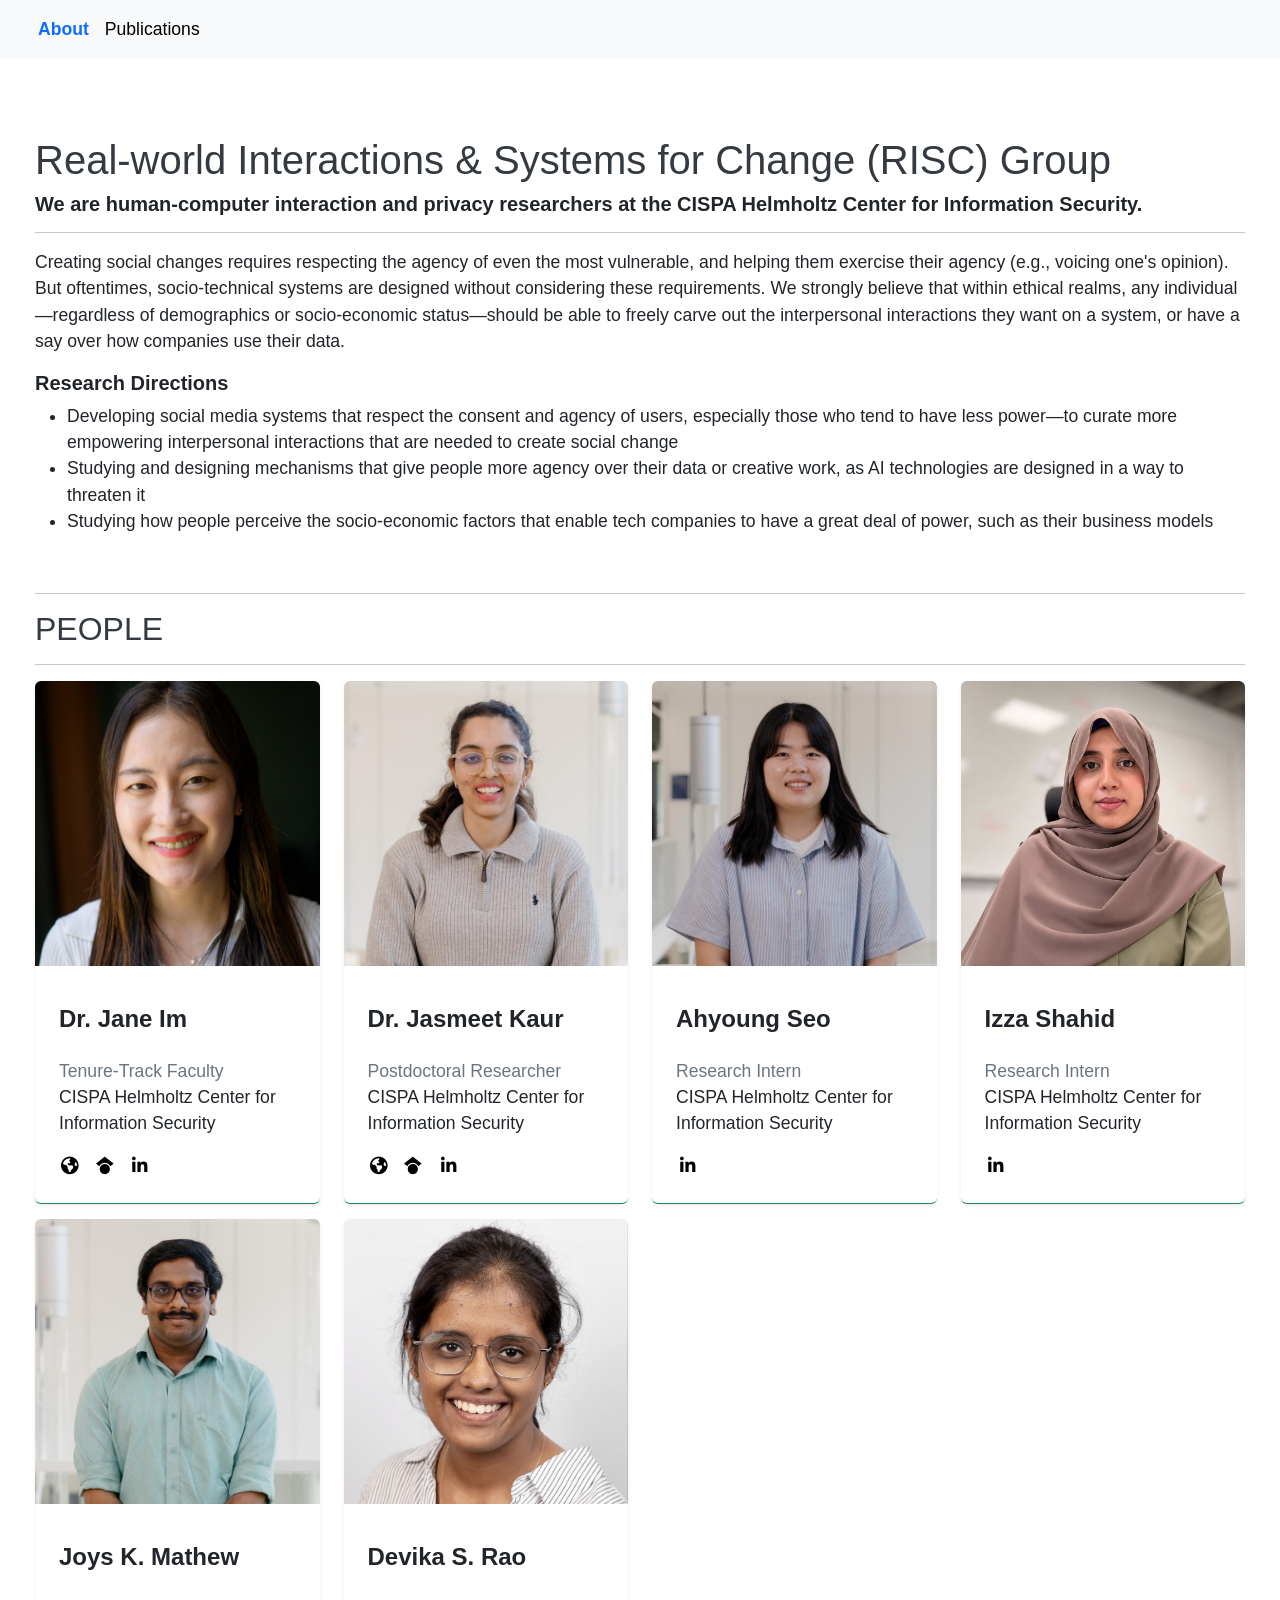
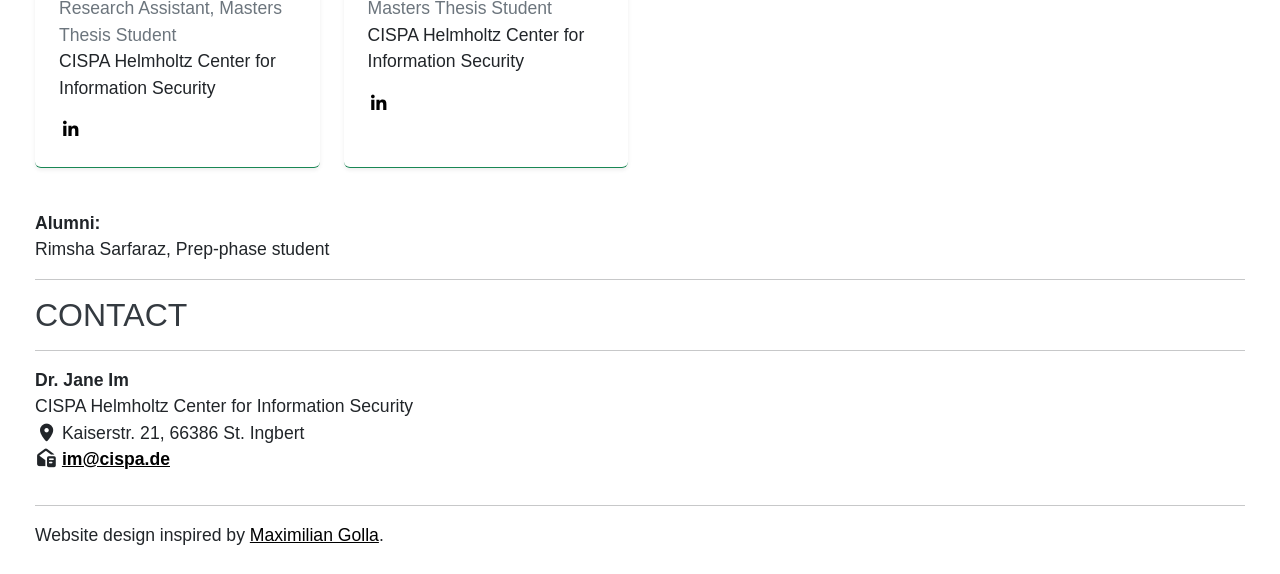
==== index.html @ 30b35579 "alumni" ====
<!doctype html>
<html lang="en">
    <head>
        <meta charset="utf-8">
        <meta name="viewport" content="width=device-width, initial-scale=1, shrink-to-fit=no">
        <!-- Meta -->
        <meta name="description" content="Website of the RISC Group at CISPA.">
        <meta name="author" content="Jane Im">
        <!-- Performance -->
        <link rel="preload" as="font" href="webfonts/fa-brands-400.woff2" type="font/woff2" crossorigin="anonymous">
        <link rel="preload" as="font" href="webfonts/fa-regular-400.woff2" type="font/woff2" crossorigin="anonymous">
        <link rel="preload" as="font" href="webfonts/fa-solid-900.woff2" type="font/woff2" crossorigin="anonymous">
        <link rel="preload" as="font" href="webfonts/fa-v4compatibility.woff2" type="font/woff2" crossorigin="anonymous">
        <link rel="preload" as="font" href="webfonts/quicksand-v28-latin-ext_latin-500.woff2" type="font/woff2" crossorigin="anonymous">
        <link rel="preload" as="font" href="webfonts/quicksand-v28-latin-ext_latin-700.woff2" type="font/woff2" crossorigin="anonymous">
        <link rel="preload" as="font" href="webfonts/vt323-v17-latin-ext_latin-regular.woff2" type="font/woff2" crossorigin="anonymous">
        <!-- Facebook Card -->
        <meta property="og:type" content="website">
        <meta property="og:title" content="RISC Group's website.">
        <!-- Style -->
        <title>RISC Group</title>
        <link rel="stylesheet" href="css/thirdparty/bootstrap.min.css">
        <link rel="stylesheet" href="css/custom/website.css?v=1337">
        <link rel="stylesheet" href="css/custom/base.css">
        <link rel="stylesheet" href="css/thirdparty/fontawesome.all.min.css">
    </head>
    <body id="main">
        <nav class="navbar navbar-expand-lg navbar-light bg-light fixed-top">
            <div class="container">
                <!-- <a class="navbar-brand" href="#main"><picture><source srcset="img/logos/mg-trans.webp" type="image/webp"><source srcset="img/logos/mg-trans.png" type="image/png"><img src="img/logos/mg-trans.png" width="32" height="32" alt="MG Logo" class="d-inline-block align-top" loading="lazy"></picture></a> -->
                <button class="navbar-toggler" type="button" data-bs-toggle="collapse" data-bs-target="#navbarsExampleDefault" aria-controls="navbarsExampleDefault" aria-expanded="false" aria-label="Toggle navigation">
                    <span class="navbar-toggler-icon"></span>
                </button>
                <div class="collapse navbar-collapse" id="navbarsExampleDefault">
                    <ul class="navbar-nav me-auto mb-2 mb-lg-0 smooth-scroll">
                        <li class="nav-item active"><a class="nav-link" href="index.html" data-bs-toggle="collapse" data-bs-target=".navbar-collapse.show">About <span class="visually-hidden">(current)</span></a></li>
                        <li class="nav-item"><a class="nav-link" href="publications.html">Publications</a></li>
                    </ul>
                </div>
            </div>
        </nav>
        <div class="container">
            <div class="row">
                <div id="about" class="col-12">
                    <h1 style="color: #343a40;"> Real-world Interactions & Systems for Change (RISC) Group</h1>
                    <h5>We are human-computer interaction and privacy researchers at the CISPA Helmholtz Center for Information Security.</h5>
                    <hr>
                </div>
            </div>
            <div class="row">
                <div class="col-12 col-sm-12 col-md-12 col-lg-0">&nbsp;</div>
                <div class="col-sm-12 col-md-12 col-lg-12 order-lg-first">
                    <p>
                       Creating social changes requires respecting the agency of even the most vulnerable, and helping them exercise their agency (e.g., voicing one's opinion). But oftentimes, socio-technical systems are designed without considering these requirements. We strongly believe that within ethical realms, any individual—regardless of demographics or socio-economic status—should be able to freely carve out the interpersonal interactions they want on a system, or have a say over how companies use their data.
                    </p>
                    <p>
                        <h5>Research Directions</h5>
                        <ul>
                            <li>Developing social media systems that respect the consent and agency of users, especially those who tend to have less power—to curate more empowering interpersonal interactions that are needed to create social change</li>
                            <li>Studying and designing mechanisms that give people more agency over their data or creative work, as AI technologies are designed in a way to threaten it</li>
                            <li>Studying how people perceive the socio-economic factors that enable tech companies to have a great deal of power, such as their business models</li>
                        </ul>
                    </p>
                </div>
            </div>
            <hr>
            <h2 id="contact" class="headline">People</h2>
            <hr>
            <div class="row gy-4 gy-lg-0 gx-xxl-5">
                <div class="col-12 col-md-6 col-lg-3 card-main">
                    <div class="card border-0 border-bottom border-success shadow-sm overflow-hidden h-100">
                        <div class="card-body p-0">
                            <figure class="m-0 p-0">
                                <!-- October 1, 2023 -->
                                <img class="img-fluid" loading="lazy" src="images/janeim.jpg" alt="Jane Im">
                                <figcaption class="m-0 p-4">
                                    <h4 class="mb-1 mb-lg-4" aria-label="im at cispa dot de">Dr. Jane Im</h4>
                                    <p class="text-secondary mb-0">Tenure-Track Faculty</p>
                                    <p>CISPA Helmholtz Center for Information Security</p>
                                    <ul class="list-inline">
                                        <!-- <li class="list-inline-item"><a href="#" target="_self" class="email-max"><i class="fa-solid fa-envelope"></i></a></li> -->
                                        <li class="list-inline-item"><a href="https://imjane.net" target="_blank" rel="noopener"><i class="fa-solid fa-earth-americas"></i></a></li>
                                        <li class="list-inline-item"><a href="https://scholar.google.com/citations?user=JAVUxl0AAAAJ&hl=en" target="_blank" rel="noopener"><i class="fa-brands fa-google-scholar"></i></a></li>
                                        <li class="list-inline-item"><a href="https://www.linkedin.com/in/jane-im-635783219/" target="_blank" rel="noopener"><i class="fab fa-linkedin-in"></i></a></li>
                                    </ul>
                                </figcaption>
                            </figure>
                        </div>
                    </div>
                </div>

                <div class="col-12 col-md-6 col-lg-3 card-main">
                    <div class="card border-0 border-bottom border-success shadow-sm overflow-hidden h-100">
                        <div class="card-body p-0">
                            <figure class="m-0 p-0">
                                <!-- September 1, 2025 -->
                                <img class="img-fluid" loading="lazy" src="images/jasmeetk.jpg" alt="Jasmeet Kaur">
                                <figcaption class="m-0 p-4">
                                    <h4 class="mb-1 mb-lg-4">Dr. Jasmeet Kaur</h4>
                                    <p class="text-secondary mb-0">Postdoctoral Researcher</p>
                                    <p>CISPA Helmholtz Center for Information Security</p>
                                    <ul class="list-inline">
                                        <!-- <li class="list-inline-item"><a href="#" target="_self" class="email-anna"><i class="fa-solid fa-envelope"></i></a></li> -->
                                        <li class="list-inline-item"><a href="https://jasmeet23.github.io/jasmeetk.github.io/" target="_blank" rel="noopener"><i class="fa-solid fa-earth-americas"></i></a></li>
                                        <li class="list-inline-item"><a href="https://scholar.google.com/citations?user=6dFOEGIAAAAJ&hl=en" target="_blank" rel="noopener"><i class="fa-brands fa-google-scholar"></i></a></li>
                                        <li class="list-inline-item"><a href="https://www.linkedin.com/in/jasmeet-kaur-82391b188/" target="_blank" rel="noopener"><i class="fab fa-linkedin-in"></i></a></li>
                                    </ul>
                                </figcaption>
                            </figure>
                        </div>
                    </div>
                </div>

                <div class="col-12 col-md-6 col-lg-3 card-main">
                    <div class="card border-0 border-bottom border-success shadow-sm overflow-hidden h-100">
                        <div class="card-body p-0">
                            <figure class="m-0 p-0">
                                <!-- October 1, 2026 -->
                                <img class="img-fluid" loading="lazy" src="images/ahyoungs.png" alt="Ahyoung Seo">
                                <figcaption class="m-0 p-4">
                                    <h4 class="mb-1 mb-lg-4">Ahyoung Seo</h4>
                                    <p class="text-secondary mb-0">Research Intern</p>
                                    <p>CISPA Helmholtz Center for Information Security</p>
                                    <ul class="list-inline">
                                        <!-- <li class="list-inline-item"><a href="#" target="_self" class="email-devika"><i class="fa-solid fa-envelope"></i></a></li> -->
                                        <li class="list-inline-item"><a href="https://www.linkedin.com/in/ahyoung-seo-9b5099321/" target="_blank" rel="noopener"><i class="fab fa-linkedin-in"></i></a></li>
                                    </ul>
                                </figcaption>
                            </figure>
                        </div>
                    </div>
                </div>

                <div class="col-12 col-md-6 col-lg-3 card-main">
                    <div class="card border-0 border-bottom border-success shadow-sm overflow-hidden h-100">
                        <div class="card-body p-0">
                            <figure class="m-0 p-0">
                                <!-- October 1, 2026 -->
                                <img class="img-fluid" loading="lazy" src="images/izzas.jpg" alt="Izza Shahid">
                                <figcaption class="m-0 p-4">
                                    <h4 class="mb-1 mb-lg-4">Izza Shahid</h4>
                                    <p class="text-secondary mb-0">Research Intern</p>
                                    <p>CISPA Helmholtz Center for Information Security</p>
                                    <ul class="list-inline">
                                        <!-- <li class="list-inline-item"><a href="#" target="_self" class="email-devika"><i class="fa-solid fa-envelope"></i></a></li> -->
                                        <li class="list-inline-item"><a href="https://www.linkedin.com/in/izza-shahid-b06380291/" target="_blank" rel="noopener"><i class="fab fa-linkedin-in"></i></a></li>
                                    </ul>
                                </figcaption>
                            </figure>
                        </div>
                    </div>
                </div>

                <div class="col-12 col-md-6 col-lg-3 card-main">
                    <div class="card border-0 border-bottom border-success shadow-sm overflow-hidden h-100">
                        <div class="card-body p-0">
                            <figure class="m-0 p-0">
                                <!-- September 1, 2025 -->
                                <img class="img-fluid" loading="lazy" src="images/joysk.jpg" alt="Joys K. Mathew">
                                <figcaption class="m-0 p-4">
                                    <h4 class="mb-1 mb-lg-4">Joys K. Mathew</h4>
                                    <p class="text-secondary mb-0">Research Assistant, Masters Thesis Student</p>
                                    <p>CISPA Helmholtz Center for Information Security</p>
                                    <ul class="list-inline">
                                        <!-- <li class="list-inline-item"><a href="#" target="_self" class="email-anna"><i class="fa-solid fa-envelope"></i></a></li> -->
                                        <li class="list-inline-item"><a href="https://www.linkedin.com/in/joyskmathew/" target="_blank" rel="noopener"><i class="fab fa-linkedin-in"></i></a></li>
                                    </ul>
                                </figcaption>
                            </figure>
                        </div>
                    </div>
                </div>

                <div class="col-12 col-md-6 col-lg-3 card-main">
                    <div class="card border-0 border-bottom border-success shadow-sm overflow-hidden h-100">
                        <div class="card-body p-0">
                            <figure class="m-0 p-0">
                                <!-- October 1, 2026 -->
                                <img class="img-fluid" loading="lazy" src="images/devikar.jpg" alt="Devika Sreenivasa Rao">
                                <figcaption class="m-0 p-4">
                                    <h4 class="mb-1 mb-lg-4">Devika S. Rao</h4>
                                    <p class="text-secondary mb-0">Masters Thesis Student</p>
                                    <p>CISPA Helmholtz Center for Information Security</p>
                                    <ul class="list-inline">
                                        <!-- <li class="list-inline-item"><a href="#" target="_self" class="email-devika"><i class="fa-solid fa-envelope"></i></a></li> -->
                                        <li class="list-inline-item"><a href="https://www.linkedin.com/in/devikasrao/" target="_blank" rel="noopener"><i class="fab fa-linkedin-in"></i></a></li>
                                    </ul>
                                </figcaption>
                            </figure>
                        </div>
                    </div>
                </div>

            </div>
            <br>
            <b>Alumni:</b>
            <br>
            Rimsha Sarfaraz, Prep-phase student
            <br>
            <hr>
            <h2 id="contact" class="headline"> Contact</h2>
            <hr>
            <div class="row">
                <div class="col-12 col-md-7">
                    <address>
                        <strong>Dr. Jane Im</strong><br>
                        <a class="font-italic" href="https://cispa.de/en" target="_blank" rel="noopener" style="text-decoration:none;color:inherit;">CISPA Helmholtz Center for Information Security</a><br>
                        <a href="https://maps.app.goo.gl/VoHc3bJLR7DGVekF6" target="_blank" rel="noopener" style="text-decoration:none;color:inherit;"><i class="fas fa-map-marker-alt"></i> Kaiserstr. 21, 66386 St. Ingbert</a><br>
                        <i class="fas fa-envelope-open-text"></i> <a href="mailto:golla@cispa.de" target="_blank" rel="noopener"><strong>im@cispa.de</strong></a> 
                    </address>
                </div>
            </div>
            <hr>
            Website design inspired by <a href="https://maximiliangolla.com/">Maximilian Golla</a>.
            <!-- Just some spacing -->
            <br>
            <br>
        </div><!-- end container -->
        <script src="js/thirdparty/jquery.min.js"></script>
        <script>window.jQuery || document.write('<script src="js/thirdparty/jquery.min.js"><\/script>')</script>
        <script src="js/thirdparty/bootstrap.bundle.min.js"></script>
        <script src="js/custom/website.js"></script>
    </body>
</html>
---- css/custom/website.css ----
/*** Google Web Fonts - START ***/

/* quicksand-500 - latin-ext_latin */
@font-face {
    font-family: "Avenir Next", Avenir, "Helvetica Neue", "Gill Sans", "Gill Sans MT", Helvetica, sans-serif;
    font-style: normal;
    /*font-weight: 500;*/
    src: local(''),
        url('../../webfonts/quicksand-v28-latin-ext_latin-500.woff2') format('woff2'), /* Chrome 26+, Opera 23+, Firefox 39+ */
        url('../../webfonts/quicksand-v28-latin-ext_latin-500.woff') format('woff'); /* Chrome 6+, Firefox 3.6+, IE 9+, Safari 5.1+ */
    font-display: swap;
}
/* quicksand-700 - latin-ext_latin */
@font-face {
    ffont-family: "Avenir Next", Avenir, "Helvetica Neue", "Gill Sans", "Gill Sans MT", Helvetica, sans-serif;
    
    font-style: normal;
    /*font-weight: 700;*/
    src: local(''),
        url('../../webfonts/quicksand-v28-latin-ext_latin-700.woff2') format('woff2'), /* Chrome 26+, Opera 23+, Firefox 39+ */
        url('../../webfonts/quicksand-v28-latin-ext_latin-700.woff') format('woff'); /* Chrome 6+, Firefox 3.6+, IE 9+, Safari 5.1+ */
    font-display: swap;
}

body {
    font-size: 110%;
    font-family: 'Quicksand', sans-serif;
    font-weight: 500;
}

h2 {
    font-family: 'Quicksand', sans-serif;
}

h3, h4, h5, h6 {
    font-weight: 700;
}

/* Navbar Hacks */
/* Current active */
.navbar-nav > .active > a {
    color: #0d6efd!important;
    font-weight: bold;
}
.nav-link {
    color: #000 !important;
}
.nav-item .text-muted{
    color: #6c757d!important
}

/* On mouse over */
.nav-item > a:hover {
    color: #0d6efd!important;
}

/*** Google Web Fonts - END ***/

body > .container {
    padding: 80px 15px 0;
}

.list-group-item {
    padding-left: 8px;
}

.list-inline {
    margin-bottom: 0px;
}

.card-body {
    padding: 0rem 0.25rem 0.25rem 0.25rem;
}

.card-main {
    margin-bottom: 15px;
}

/* Buttons */
.paper-button {
    margin-top: 0.25rem;
}
.cispa-button:hover {
    color: #fff;
    background-color: #018dca;
}
.mpi-button:hover {
    color: #fff;
    background-color: #006c66;
}
.rub-button:hover {
    color: #fff;
    background-color: #17365c;
}
.uds-button:hover {
    color: #fff;
    background-color: #10427a;
}
.mastodon-button:hover {
    color: #fff;
    background-color: #8c8dff;
}
.matrix-button:hover {
    color: #fff;
    background-color: #000;
}
.linkedin-button:hover {
    color: #fff;
    background-color: #1166c2;
}
.signal-button:hover {
    color: #fff;
    background-color: #3a76f0;
}
.slack-button:hover {
    color: #fff;
    background-color: #511851;
}
.github-button:hover {
    color: #fff;
    background-color: #000;
}
.google-hall-of-fame-button:hover {
    color: #fff;
    background-color: #0c9d58;
}
.apple-hall-of-fame-button:hover {
    color: #fff;
    background-color: #000;
}
.pgp-key-button:hover {
    color: #fff;
    background-color:#0093DD;
}
.google-scholar-button:hover {
    color: #fff;
    background-color: #4285F4;
}
.dblp-button:hover {
    color: #fff;
    background-color: #deb41d;
}
.orcid-button:hover {
    color: #fff;
    background-color: #99bb3d;
}
.ieee-xplore-button:hover {
     color: #fff;
     background-color: #17445a;
}
.acm-dl-button:hover {
    color: #fff;
    background-color: #000;
}
.usenix-button:hover {
    color: #fff;
    background-color: #d02039;
}
.research-gate-button:hover {
    color: #fff;
    background-color: #10aea1;
}
.semantic-scholar-button:hover {
    color: #fff;
    background-color: #1f3c73;
}
.web-of-science-button:hover {
    color: #fff;
    background-color: #5d33bf;
}
.arxiv-button:hover {
    color: #fff;
    background-color: #b31b1b;
}
.dimensions-button:hover {
    color: #fff;
    background-color: #40bbea;
}

.card-text {
    padding: 0.25rem 0.25rem 0.25rem 0.25rem;
}
.card-title {
    padding: 0.25rem 0.25rem 0.25rem 0.25rem;
}
.card-footer {
    padding: 0.25rem 0.25rem 0.25rem 0.25rem;
    background-color: #ffffff;
}

.card-end {
    padding: 0.25rem 0.25rem 0.25rem 0.75rem;
    background-color: rgba(0,0,0,.03);
    border-radius: 0 0 calc(.25rem - 1px) calc(.25rem - 1px)
}

.spacer {
    padding-top: 1em;
    padding-bottom: 1em;
    display: block;
}

.zoom {
    transition: transform .2s; /* Animation */
}

.zoom:hover {
    transform: scale(1.025);
}

.headline {
    text-transform: uppercase;
    color: #343a40;
}

.hiringtext {
    font-size: 1.2rem;
    color: #fff;
    background: #00000075;
    border-radius: 10px;
}

/* Conference label on paper photo */
.conf-label {
    position: absolute;
    right: 10px;
    top: 0;
    padding: 0;
    width: 64px;
    padding-top: 10px;
    background-color: #0edc8d;
    color: #fff;
    font-size: 1rem;
    font-weight: 800;
    text-align: center;
    z-index: 1
}

/* Flag at the bottom */
.conf-label::before {
    position: absolute;
    content: "";
    left: 0;
    bottom: -38px;
    border: 32px solid #0edc8d;
    border-bottom-color: transparent;
    z-index: -1
}

/* Year under the conference series */
.conf-label span {
    display: block;
    font-size: 1rem;
    font-weight: 600;
    text-transform: uppercase;
    position: relative;
    margin: 0
}

/* UNPUBLISHED - Conference label on paper photo */
.conf-label-unpublished {
    position: absolute;
    right: 10px;
    top: 0;
    padding: 0;
    width: 64px;
    padding-top: 10px;
    background-color: #6c757d;
    color: #fff;
    font-size: 1rem;
    font-weight: 600;
    text-align: center;
    z-index: 1
}

/* UNPUBLISHED - Flag at the bottom */
.conf-label-unpublished::before {
    position: absolute;
    content: "";
    left: 0;
    bottom: -38px;
    border: 32px solid #6c757d;
    border-bottom-color: transparent;
    z-index: -1
}

/* UNPUBLISHED - Year under the conference series */
.conf-label-unpublished span {
    display: block;
    font-size: 1rem;
    font-weight: 600;
    position: relative;
    margin: 0
}

/* Paper photo zoom effect */
.card-image-holder {
    position: relative;
    overflow: hidden;
}

.card-image-holder img {
    width: 100%;
    -webkit-transition: all 0.4s ease-in-out;
    transition: all 0.4s ease-in-out;
}

.card-img-top:hover {
    -webkit-transform: scale(1.05);
            transform: scale(1.05);
}
---- css/custom/base.css ----
body {
    /*font-family: 'Helvetica Neue', 'Source Sans Pro', 'Open Sans',Helvetica,Arial,sans-serif;*/
    font-family: "Avenir Next", Avenir, "Helvetica Neue", "Gill Sans", "Gill Sans MT", Helvetica, sans-serif;
    font-feature-settings: "kern";
    font-kerning: normal;
}

img {
	margin-bottom: 15px;
}

a {
    font-weight: 500;
    color: black;
}

a:hover {
    color: #0d6efd;
}

b{
    /*font-weight: 500;*/
}

.update {
    font-size: 65%;
}

.container {
    padding-left: 10px;
    padding-right: 10px;
}

#buttons {
    font-size: 19px;
}

.current-tag {
    margin-left: 5px;
    padding: 2px 10px;
    text-align: center;
    text-decoration: none;
    display: inline-block;
    font-size: 15px;
    color: #000000;
    border-radius: 7px;
    border: 5px solid #007bff9e;
}

.project-row {
    font-size: 15px;
    margin-bottom: 10px;
}

.project-display {
    margin-left: 5px;
    border: none;
    outline: none;
    padding: 5px 16px;
    text-align: center;
    text-decoration: none;
    display: inline-block;
    font-size: 15px;
    background: #007bff52;
    border-radius: 7px;

}

.project-display:hover {
    color: white;
    cursor:pointer;
}

.project-display:focus {
    color: white;
    cursor:pointer;
    background: #0037ff52;
}

.page table#edu-table td{
    padding-left: 0px;
    padding-right: 20px;
}

.section-container {
    box-shadow: 0 2px 6px 0 rgba(22, 142, 228, 0.16), 0 2px 10px 0 rgba(0,0,0,0.12);
    padding: 12px 20px;
}

h4.project-title {
    color: black;
}

#owner_name {
    text-align: left;
    font-size: 23px;
}

.header-link {
	text-align: right;
	margin-bottom: 15px;
	color: #000000;
}

#sections {
    text-align: right;
    color: #000000;
    font-size: 17px;
}

.landing-description {
    font-size: 15px;
}

#personal-links {
    font-size: 13px;
    margin-top: 5px;
}

#research-openings {
    margin-top: 15px;
    font-size: 13px;
}

#teaching {
    margin-top: 15px;
    font-size: 13px;
}

#misc {
    margin-top: 15px;
    font-size: 13px;
}

#awards-honors {
    margin-top: 15px;
    font-size: 13px;
}

#service {
    margin-top: 15px;
    font-size: 13px;
}

#online {
    margin-top: 15px;
    font-size: 13px;
}

#photo-blurb {
    margin-left: 15px;
    margin-right: 15px;
}

.card-block {
    font-size: 14px;
}

.card-title {
    font-size: 15px;
}

.project-description {
    margin-top: 11px;
    font-size: 15px;
}

body {
    padding-top: 54px;
}

.portfolio-item {
    margin-bottom: 30px;
}

.pagination {
    margin-bottom: 30px;
}

.other_info {
    color: #355ab7;
}

.links {
    text-align:left;
}

#sign {
    text-align: center;
}

#updates {
    margin-top: 15px;
    font-size: 14.5px;
}

#updates .list-group-item {
    padding: 8px;
}

.blog-img {
    width: 30%;
}

.video {
    margin-top: 15px;
}

.courses {
    font-size: 14px;
    margin-bottom: 6px;
}

#photo-credit {
    font-size: 10px;
    margin-bottom: 10px;
}

@media (min-width: 1200px) {
    .container {
        max-width: 1240px;
    }

    .risc-container {
        max-width: 948px;
    }
}

@media only screen and (min-width: 800px) {
    body {
        padding-top: 56px;
    }

    .mobile-only {
        display: none;
    }
}

@media only screen and (max-width: 800px){
    #owner_name {
        text-align: center;
    }

    #headshot {
        display: block;
        margin: 0 auto;
        margin-bottom: 5px;
    }

    .desktop-only {
        display: none;
    }

    #left-container {
        margin: 20px 20px 0px 20px;
    }

    #landing-description {
        margin-left: 5px;
        margin-right: 5px;
    }

    #personal-links {
        text-align: center;
        margin-bottom: 5px;
    }

    #photo-credit {
        text-align: center;
        font-size: 10px;
        margin-top: 10px;
        margin-bottom: 10px;
    }

    #travels {
        text-align: center;
        margin-bottom: 5px;
    }

    #sections {
        font-size: 17px;
        text-align: center;
    }
/*
    .project-row {
        margin: 0px 15px 15px 15px;
    }*/

/*    .project-category {
        margin: 0px 20px 0px 20px;
    }*/

    .landing-description {
        margin: 20px 20px 0px 20px;
    }

    #personal-links {
        margin-top: 12px;
    }

    .video {
        display: none;
    }
}


@media only screen and (max-width: 500px){
    #sections {
        font-size: 13px;
    }

    .video {
        display: none;
    }

    #risc-logo {
        width: 50%;
    }
}
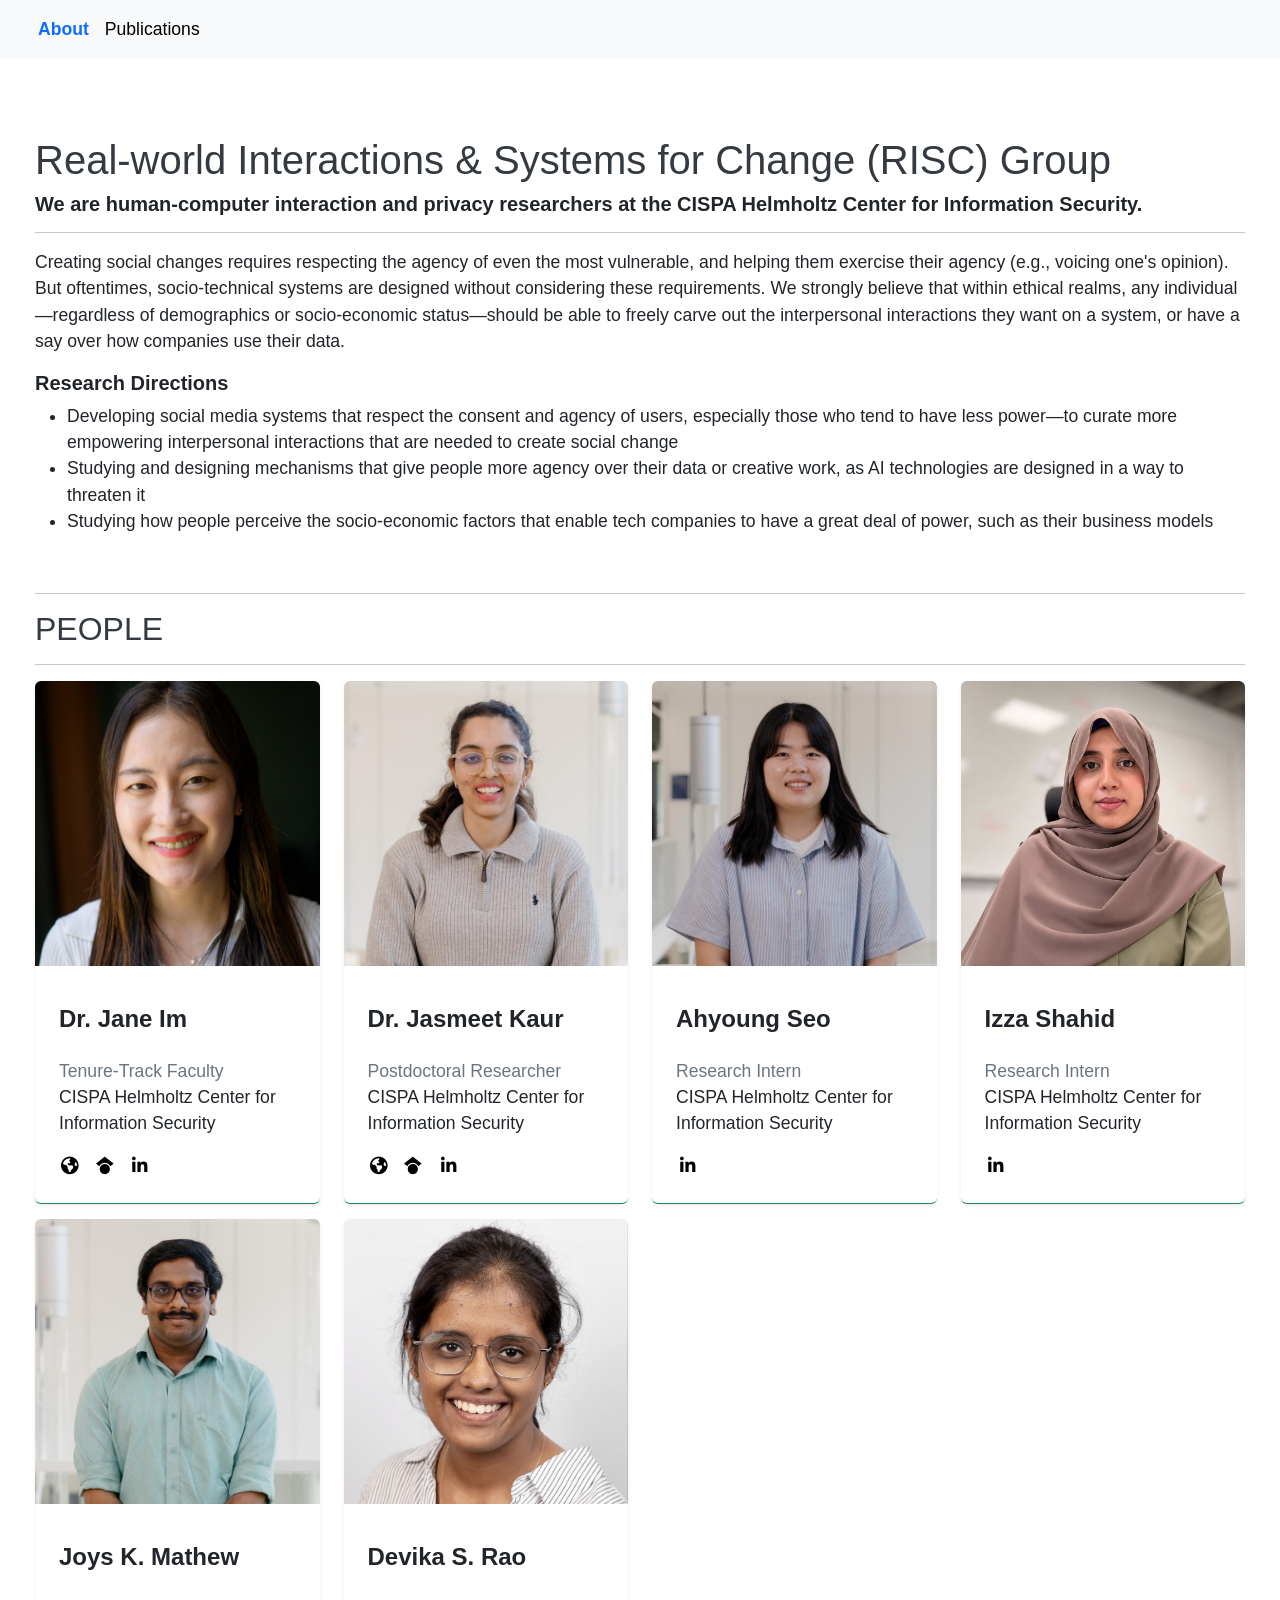
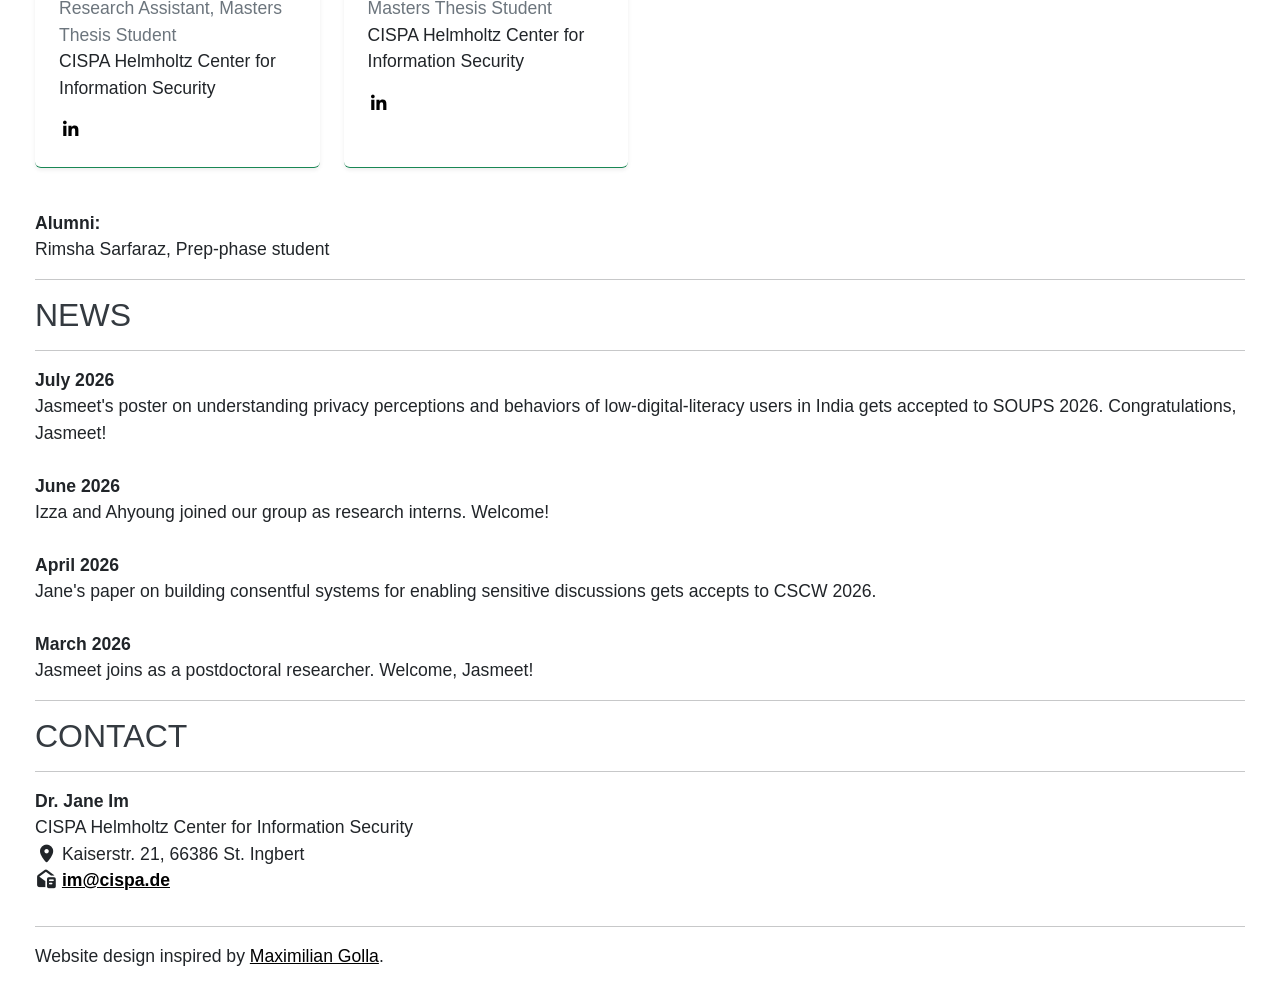
==== commit 1b0f14c0: "Update index.html" ====
--- a/index.html
+++ b/index.html
@@ -198,6 +198,27 @@
             Rimsha Sarfaraz, Prep-phase student
             <br>
             <hr>
+            <h2 id="news" class="headline"> News</h2>
+            <hr>
+            <b>July 2026</b>
+            <br>
+            Jasmeet's poster on understanding privacy perceptions and behaviors of low-digital-literacy users in India gets accepted to SOUPS 2026. Congratulations, Jasmeet!
+            <br>
+            <br>
+            <b>June 2026</b>
+            <br>
+            Izza and Ahyoung joined our group as research interns. Welcome!
+            <br>
+            <br>
+            <b>April 2026</b>
+            <br>
+            Jane's paper on building consentful systems for enabling sensitive discussions gets accepts to CSCW 2026.
+            <br>
+            <br>
+            <b>March 2026</b>
+            <br>
+            Jasmeet joins as a postdoctoral researcher. Welcome, Jasmeet!
+            <hr>
             <h2 id="contact" class="headline"> Contact</h2>
             <hr>
             <div class="row">
--- a/css/custom/website.css
+++ b/css/custom/website.css
@@ -25,7 +25,7 @@
 body {
     font-size: 110%;
     font-family: 'Quicksand', sans-serif;
-    font-weight: 500;
+    /*font-weight: 500;*/
 }
 
 h2 {
--- a/css/custom/base.css
+++ b/css/custom/base.css
@@ -11,7 +11,6 @@
 }
 
 a {
-    font-weight: 500;
     color: black;
 }
 
@@ -21,6 +20,18 @@
 
 b{
     /*font-weight: 500;*/
+}
+
+.group-member {
+    font-weight: 600;
+}
+
+.paper-title {
+    font-weight: 600;
+}
+
+.conference {
+    font-weight: 500;
 }
 
 .update {
@@ -30,6 +41,11 @@
 .container {
     padding-left: 10px;
     padding-right: 10px;
+}
+
+.award {
+    font-weight: 600;
+    color: #0d6efd;
 }
 
 #buttons {
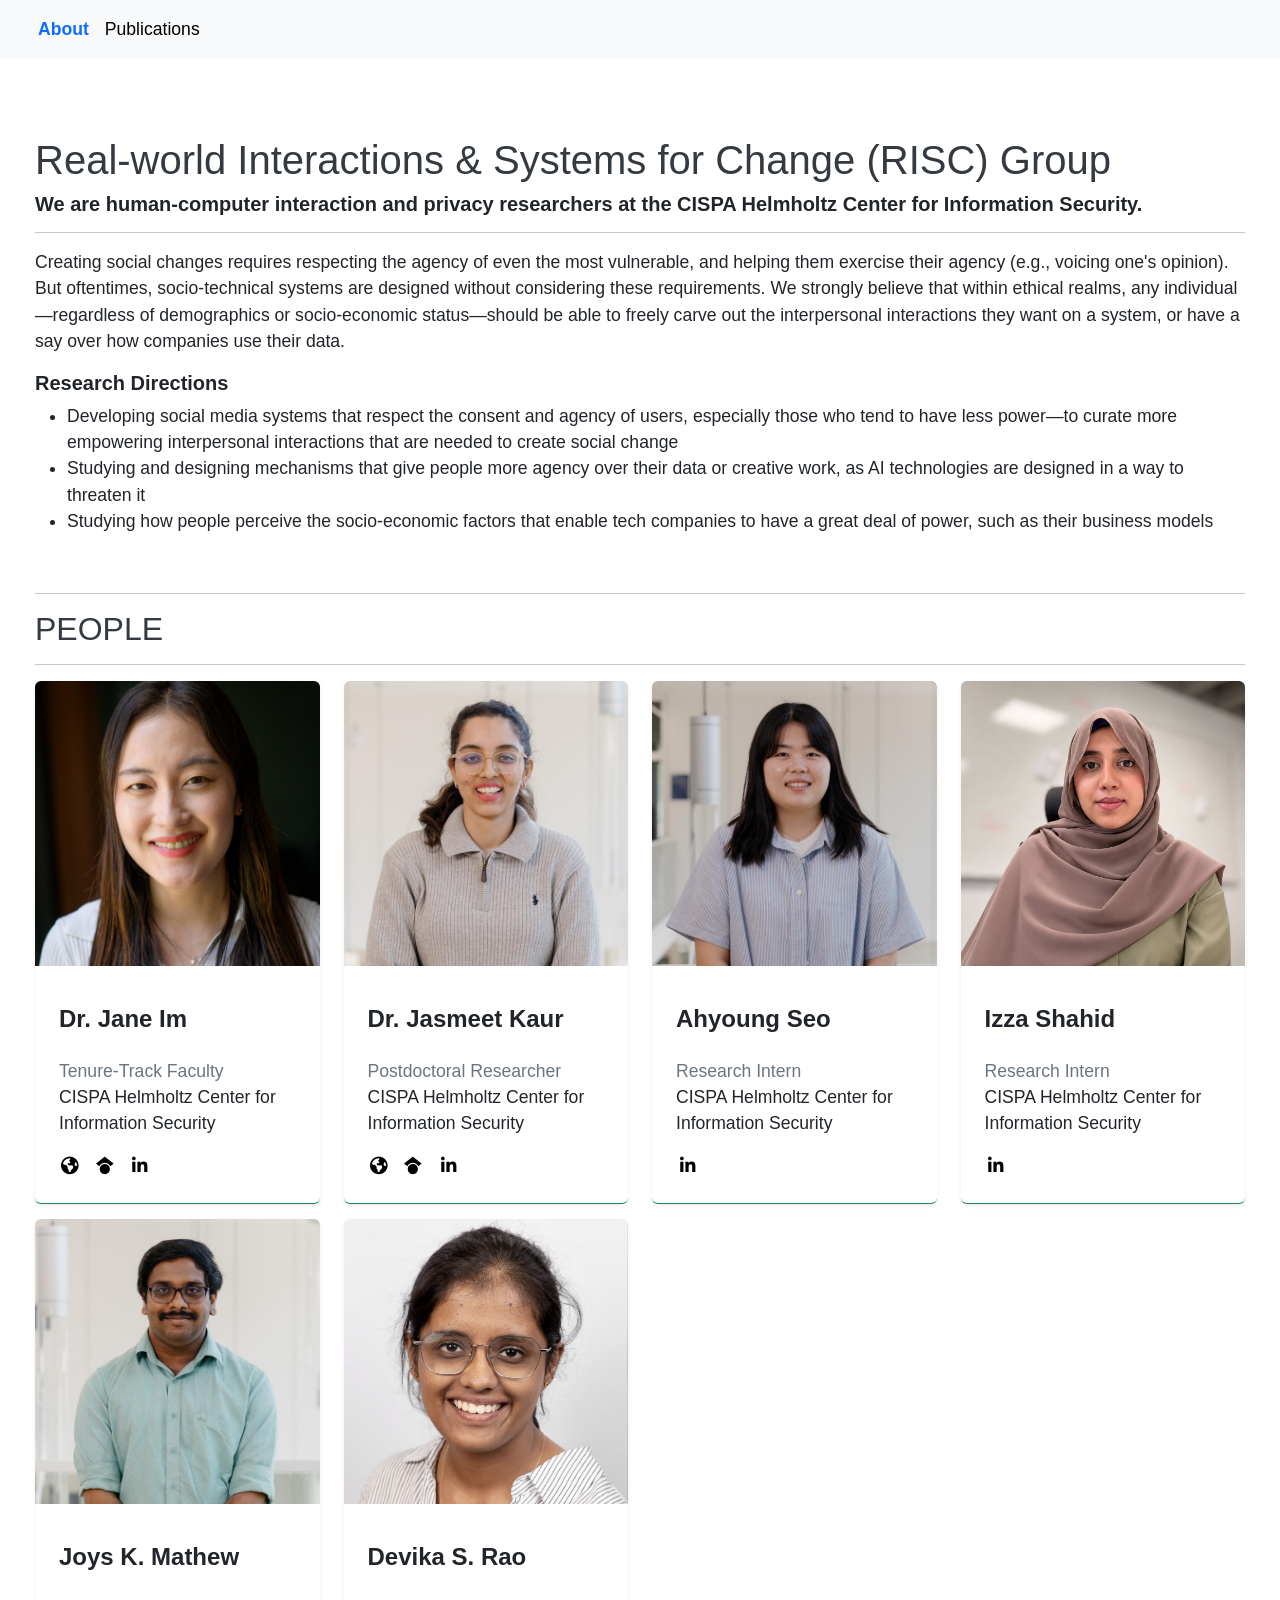
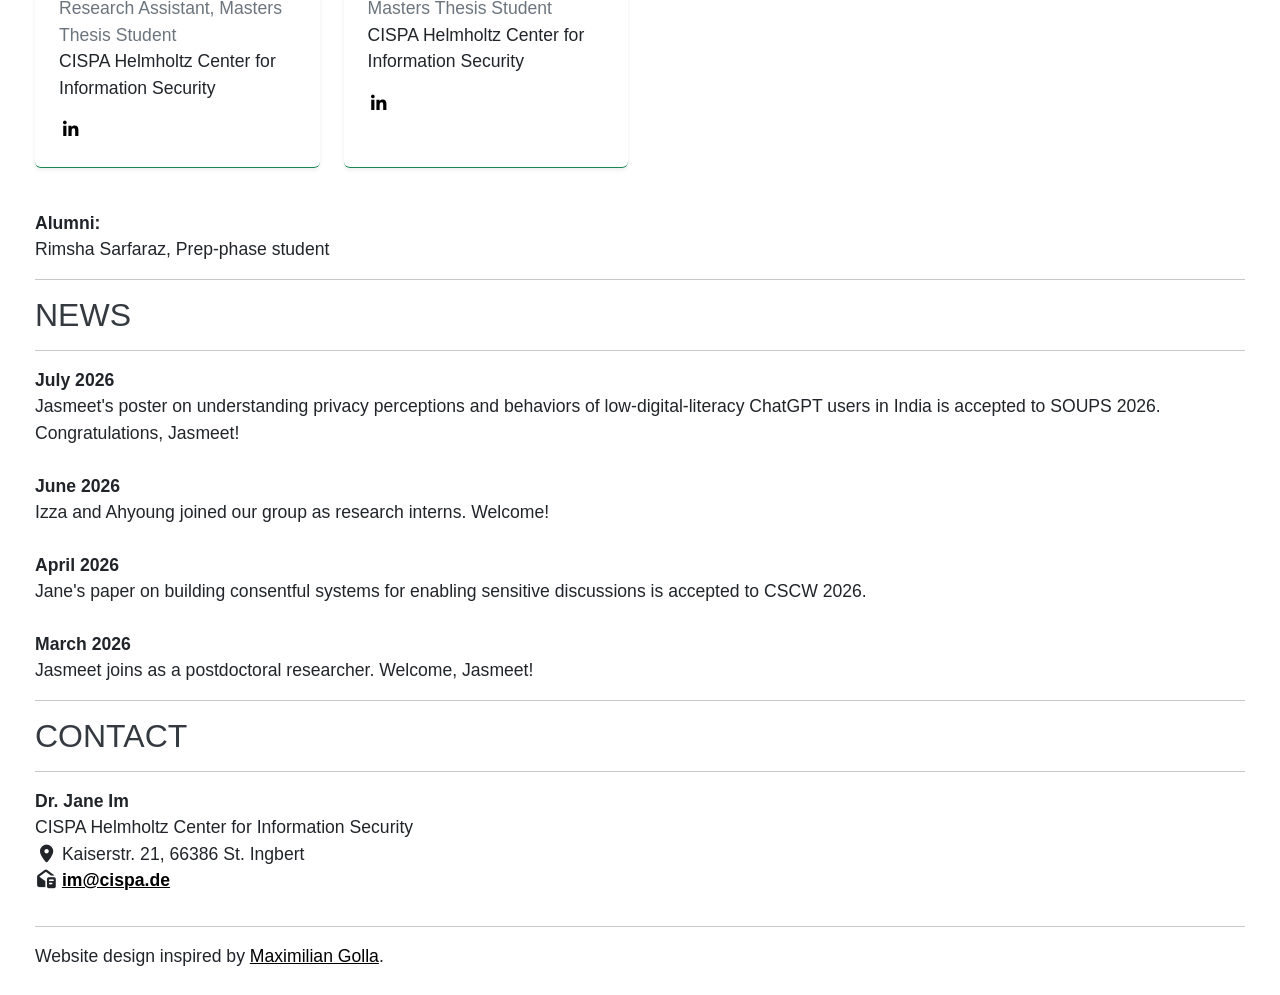
==== commit 6bd71897: "Update index.html" ====
--- a/index.html
+++ b/index.html
@@ -202,7 +202,7 @@
             <hr>
             <b>July 2026</b>
             <br>
-            Jasmeet's poster on understanding privacy perceptions and behaviors of low-digital-literacy users in India gets accepted to SOUPS 2026. Congratulations, Jasmeet!
+            Jasmeet's poster on understanding privacy perceptions and behaviors of low-digital-literacy ChatGPT users in India is accepted to SOUPS 2026. Congratulations, Jasmeet!
             <br>
             <br>
             <b>June 2026</b>
@@ -212,7 +212,7 @@
             <br>
             <b>April 2026</b>
             <br>
-            Jane's paper on building consentful systems for enabling sensitive discussions gets accepts to CSCW 2026.
+            Jane's paper on building consentful systems for enabling sensitive discussions is accepted to CSCW 2026.
             <br>
             <br>
             <b>March 2026</b>
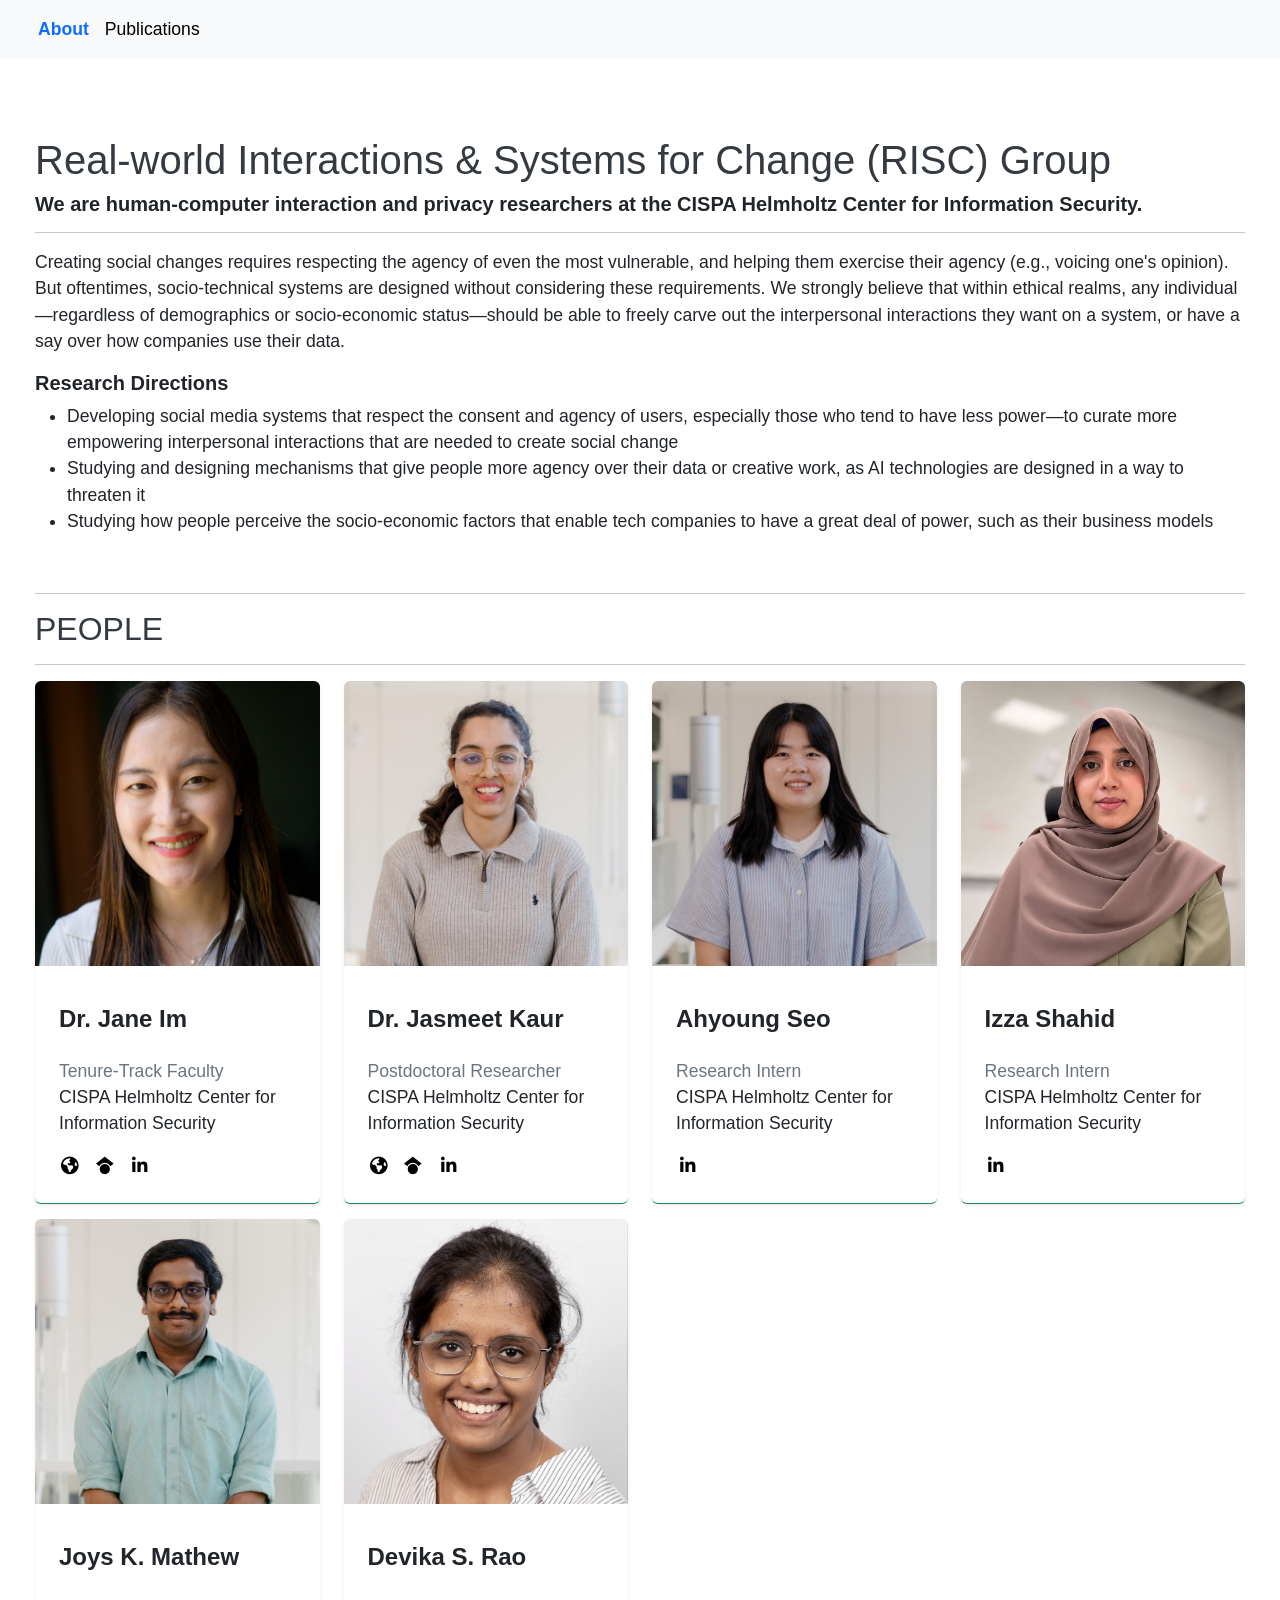
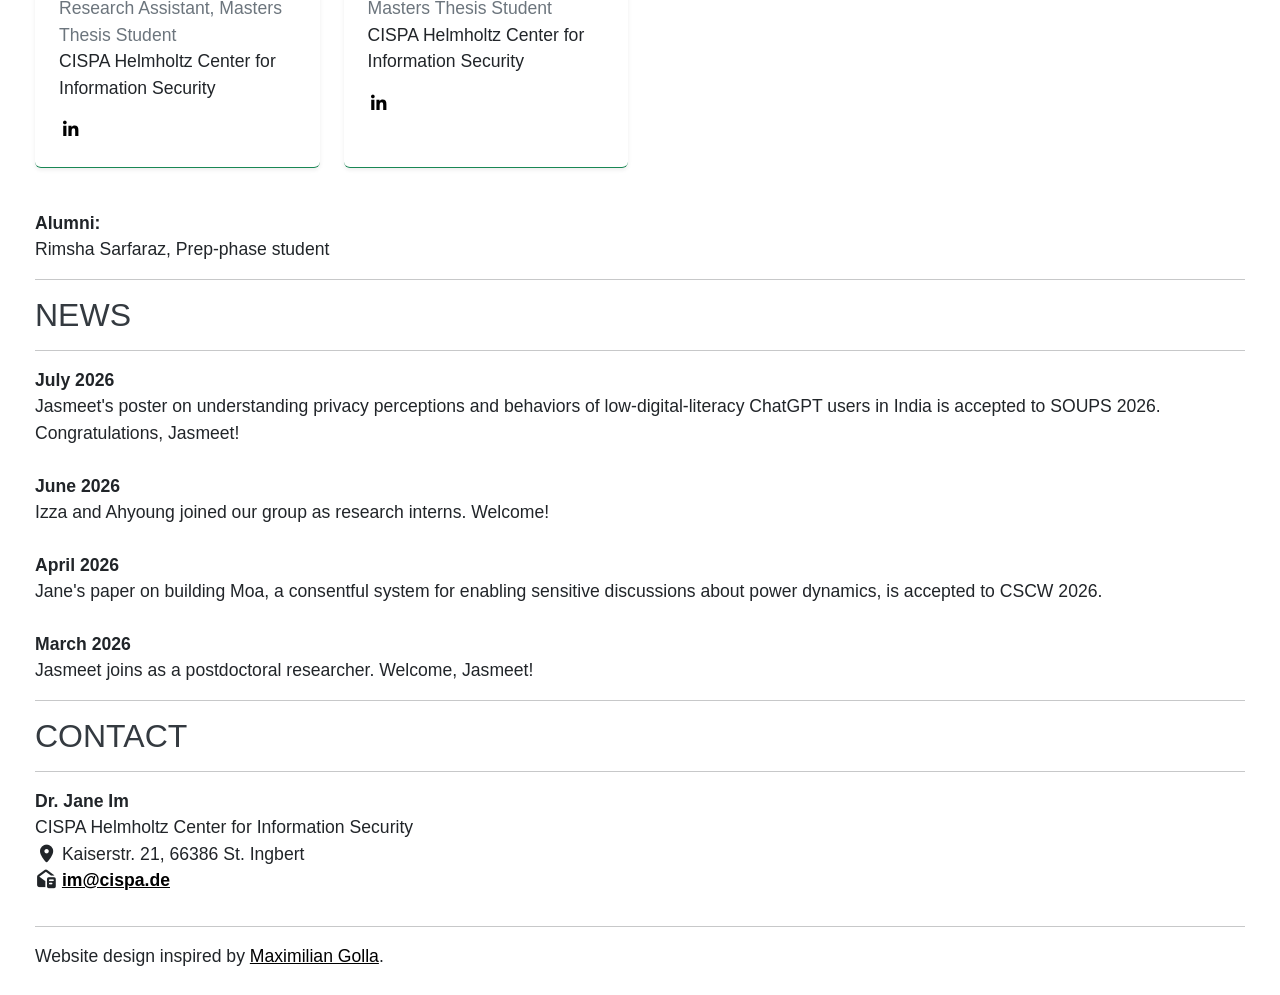
==== commit ee32f9d3: "Update index.html" ====
--- a/index.html
+++ b/index.html
@@ -212,7 +212,7 @@
             <br>
             <b>April 2026</b>
             <br>
-            Jane's paper on building consentful systems for enabling sensitive discussions is accepted to CSCW 2026.
+            Jane's paper on building Moa, a consentful system for enabling sensitive discussions about power dynamics, is accepted to CSCW 2026.
             <br>
             <br>
             <b>March 2026</b>
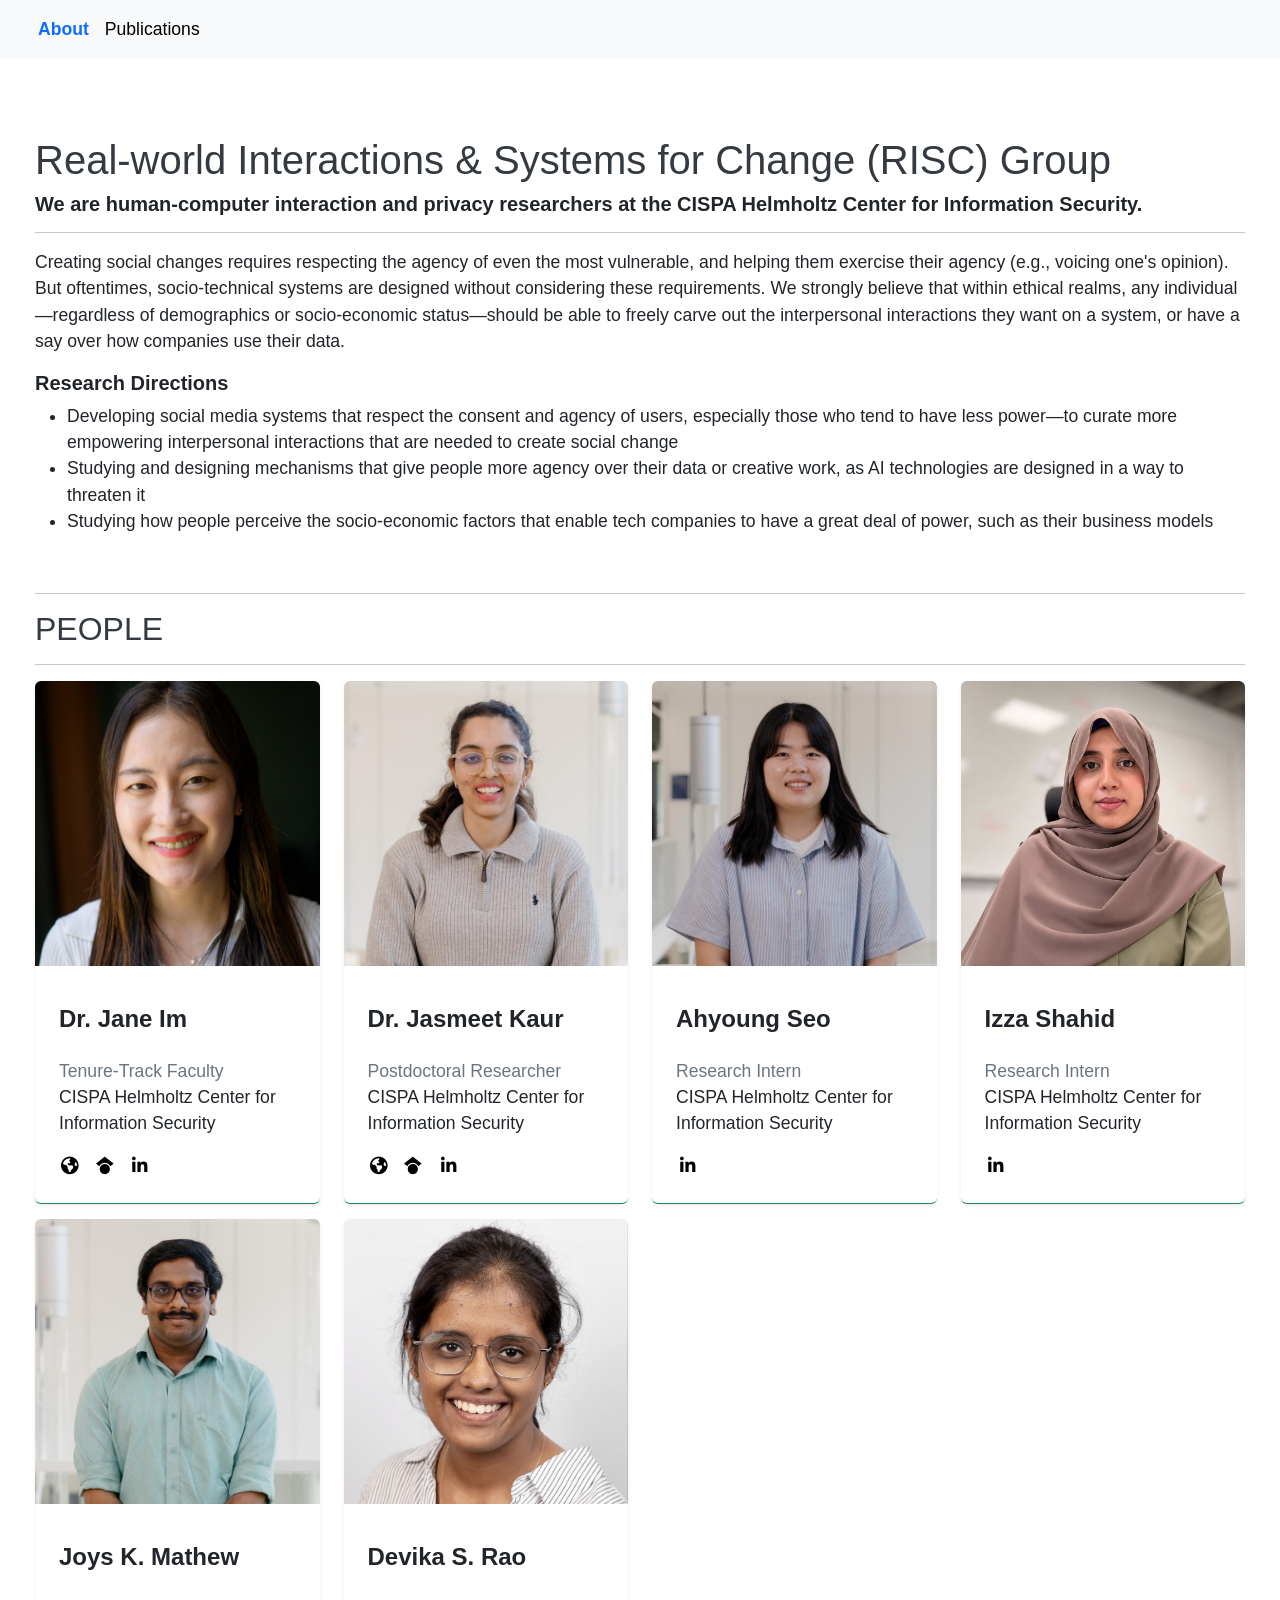
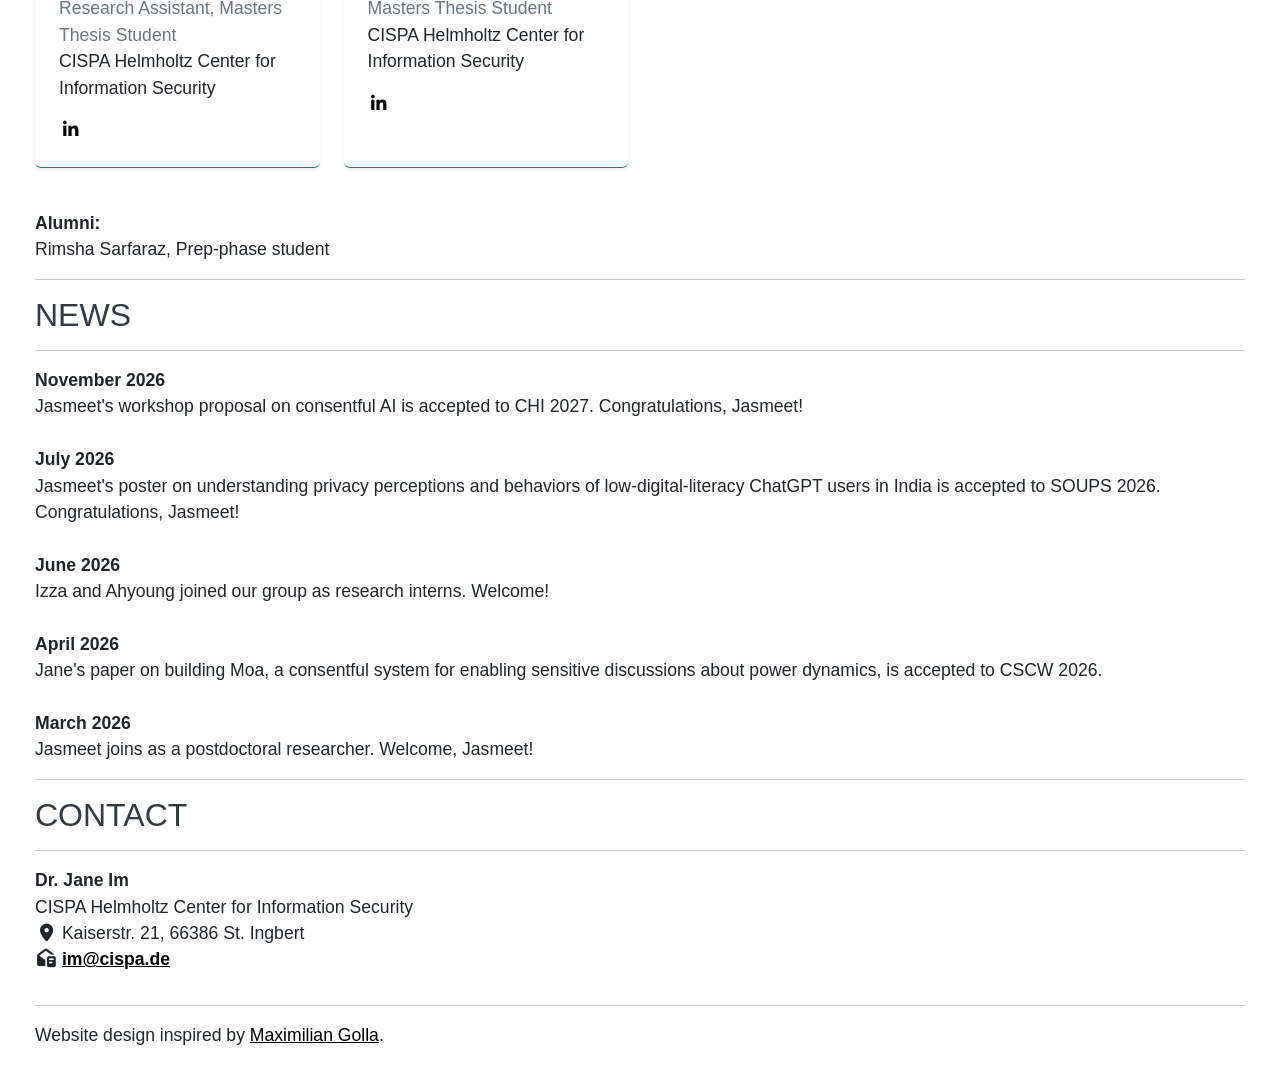
==== commit a5e190a2: "workshop proposal" ====
--- a/index.html
+++ b/index.html
@@ -200,6 +200,11 @@
             <hr>
             <h2 id="news" class="headline"> News</h2>
             <hr>
+            <b>November 2026</b>
+            <br>
+            Jasmeet's workshop proposal on consentful AI is accepted to CHI 2027. Congratulations, Jasmeet!
+            <br>
+            <br>
             <b>July 2026</b>
             <br>
             Jasmeet's poster on understanding privacy perceptions and behaviors of low-digital-literacy ChatGPT users in India is accepted to SOUPS 2026. Congratulations, Jasmeet!
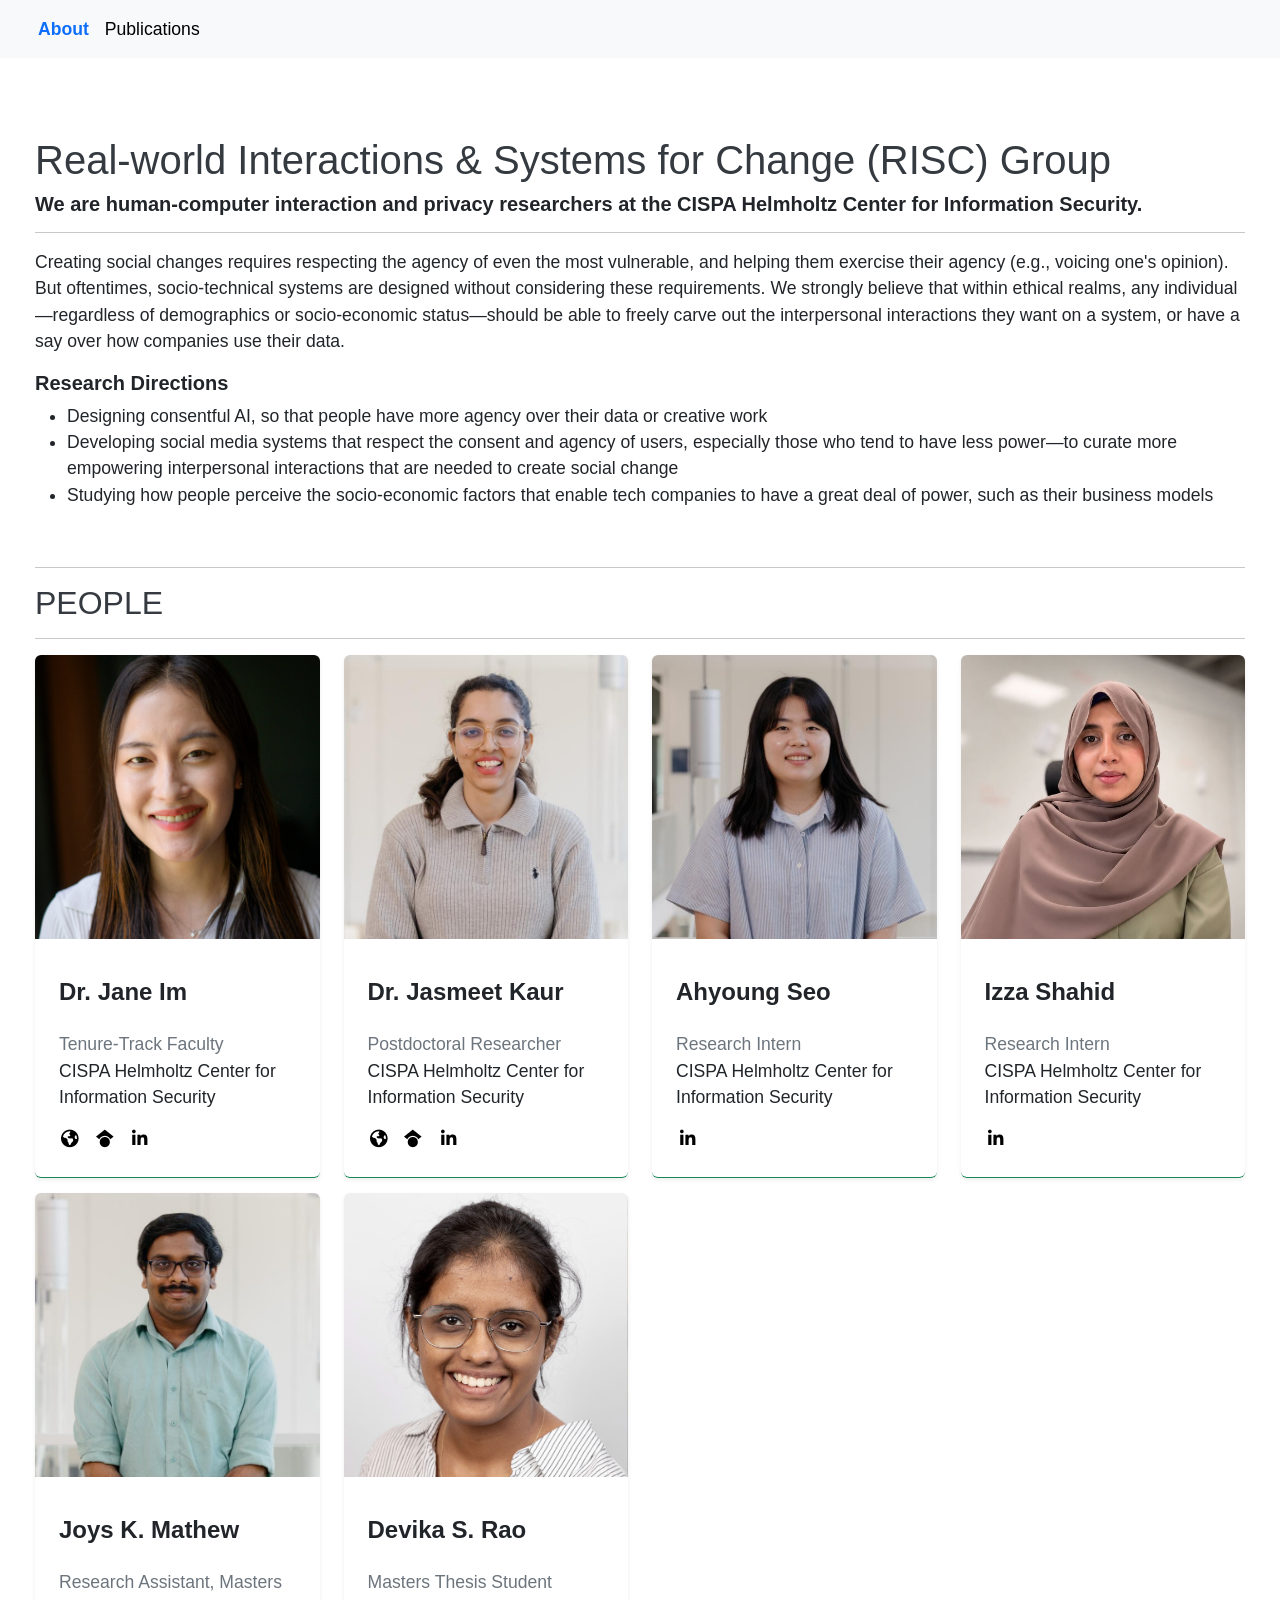
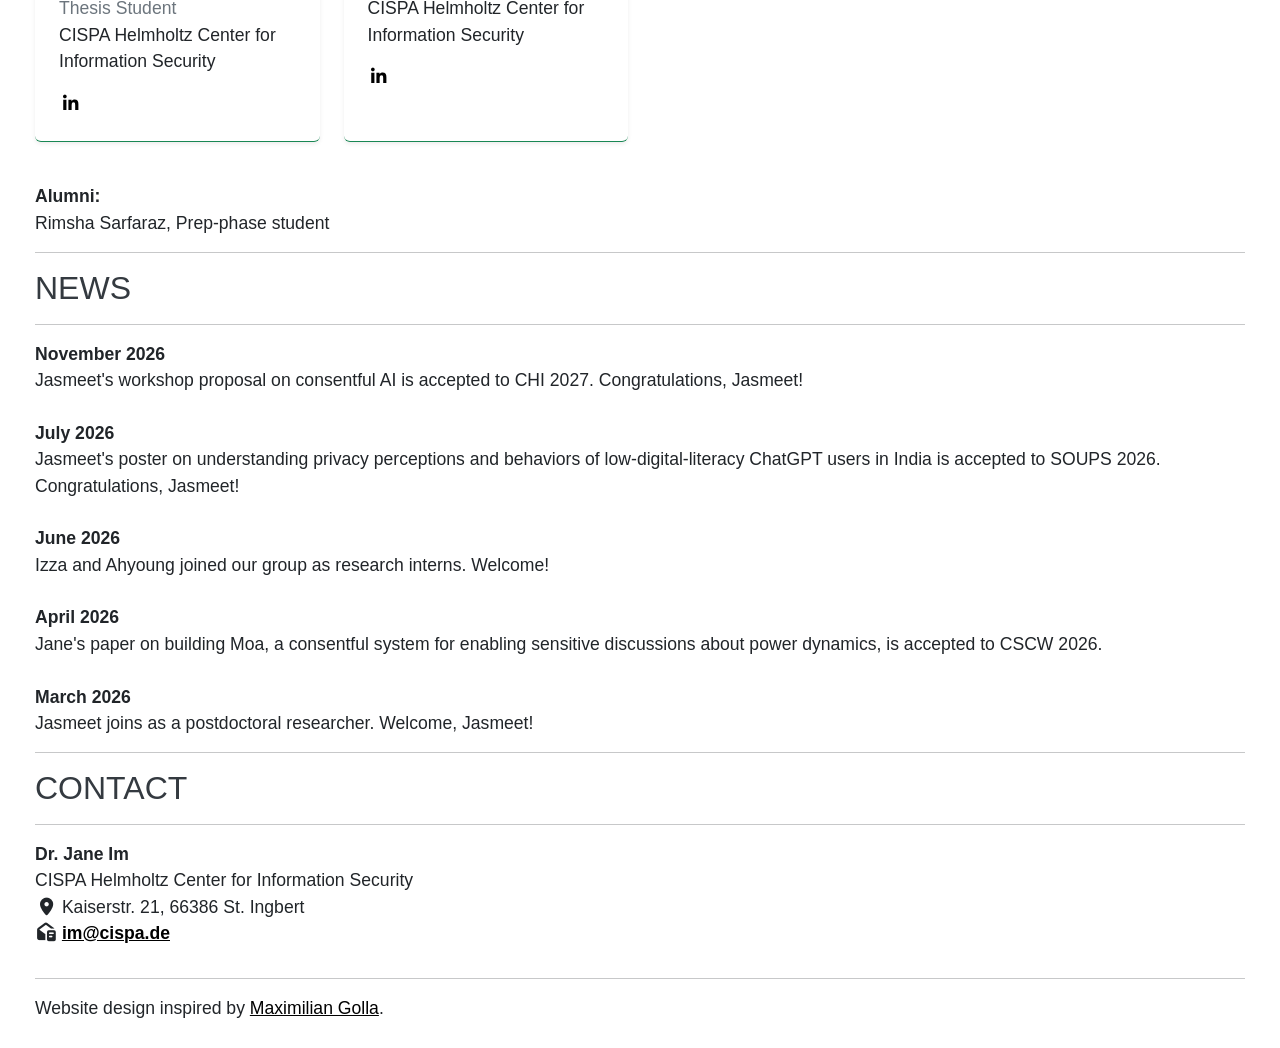
==== commit 24d80137: "Update index.html" ====
--- a/index.html
+++ b/index.html
@@ -56,8 +56,8 @@
                     <p>
                         <h5>Research Directions</h5>
                         <ul>
+                            <li>Designing consentful AI, so that people have more agency over their data or creative work</li>
                             <li>Developing social media systems that respect the consent and agency of users, especially those who tend to have less power—to curate more empowering interpersonal interactions that are needed to create social change</li>
-                            <li>Studying and designing mechanisms that give people more agency over their data or creative work, as AI technologies are designed in a way to threaten it</li>
                             <li>Studying how people perceive the socio-economic factors that enable tech companies to have a great deal of power, such as their business models</li>
                         </ul>
                     </p>
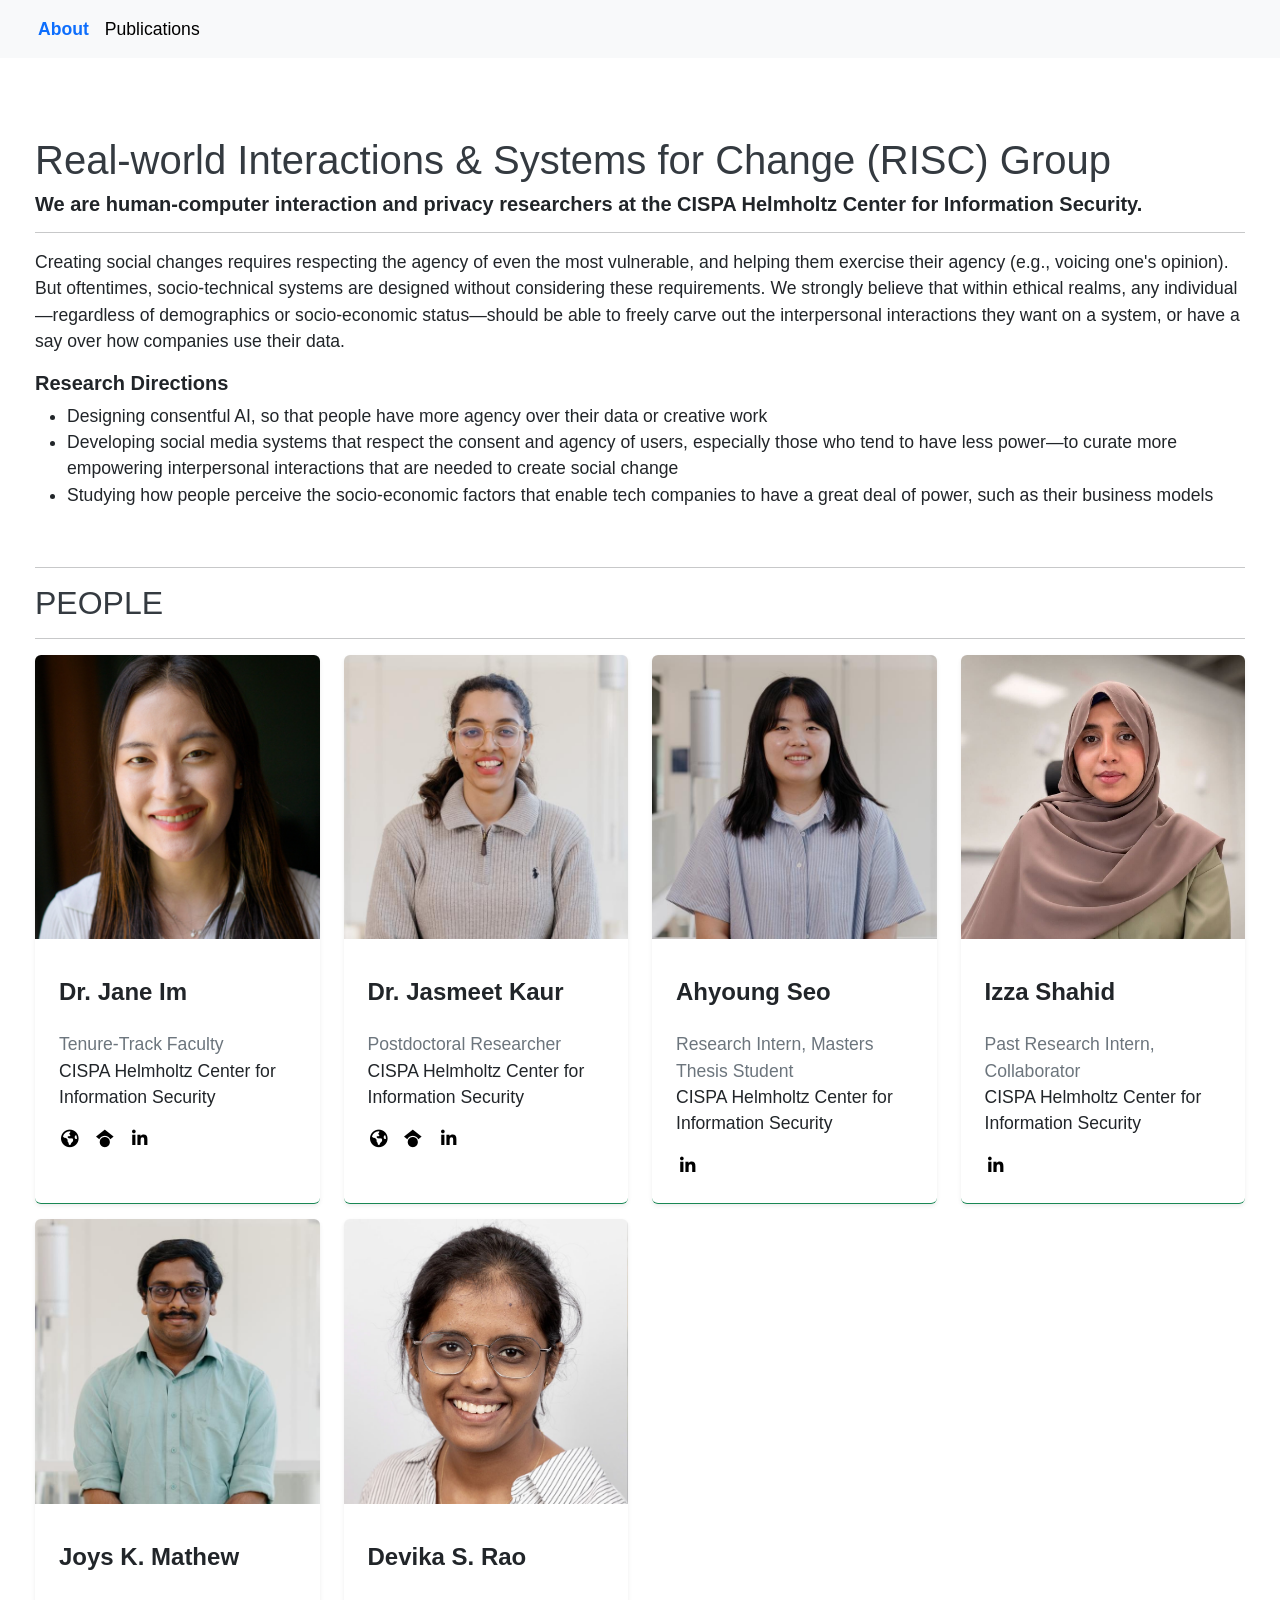
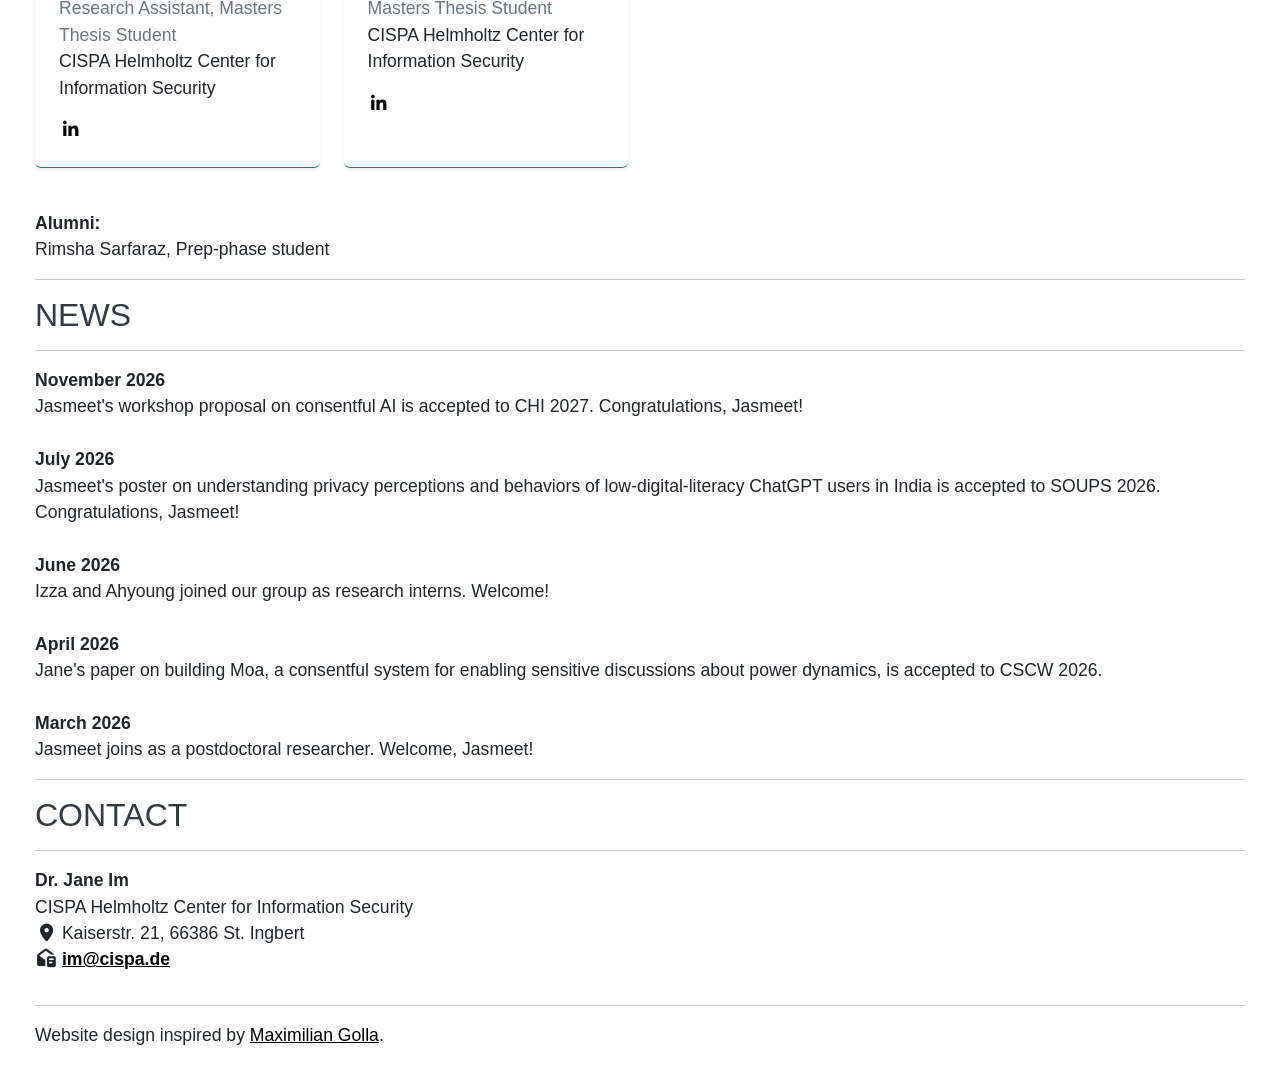
==== commit 3b4d4c27: "minor fixes" ====
--- a/index.html
+++ b/index.html
@@ -119,7 +119,7 @@
                                 <img class="img-fluid" loading="lazy" src="images/ahyoungs.png" alt="Ahyoung Seo">
                                 <figcaption class="m-0 p-4">
                                     <h4 class="mb-1 mb-lg-4">Ahyoung Seo</h4>
-                                    <p class="text-secondary mb-0">Research Intern</p>
+                                    <p class="text-secondary mb-0">Research Intern, Masters Thesis Student</p>
                                     <p>CISPA Helmholtz Center for Information Security</p>
                                     <ul class="list-inline">
                                         <!-- <li class="list-inline-item"><a href="#" target="_self" class="email-devika"><i class="fa-solid fa-envelope"></i></a></li> -->
@@ -139,7 +139,7 @@
                                 <img class="img-fluid" loading="lazy" src="images/izzas.jpg" alt="Izza Shahid">
                                 <figcaption class="m-0 p-4">
                                     <h4 class="mb-1 mb-lg-4">Izza Shahid</h4>
-                                    <p class="text-secondary mb-0">Research Intern</p>
+                                    <p class="text-secondary mb-0">Past Research Intern, Collaborator</p>
                                     <p>CISPA Helmholtz Center for Information Security</p>
                                     <ul class="list-inline">
                                         <!-- <li class="list-inline-item"><a href="#" target="_self" class="email-devika"><i class="fa-solid fa-envelope"></i></a></li> -->
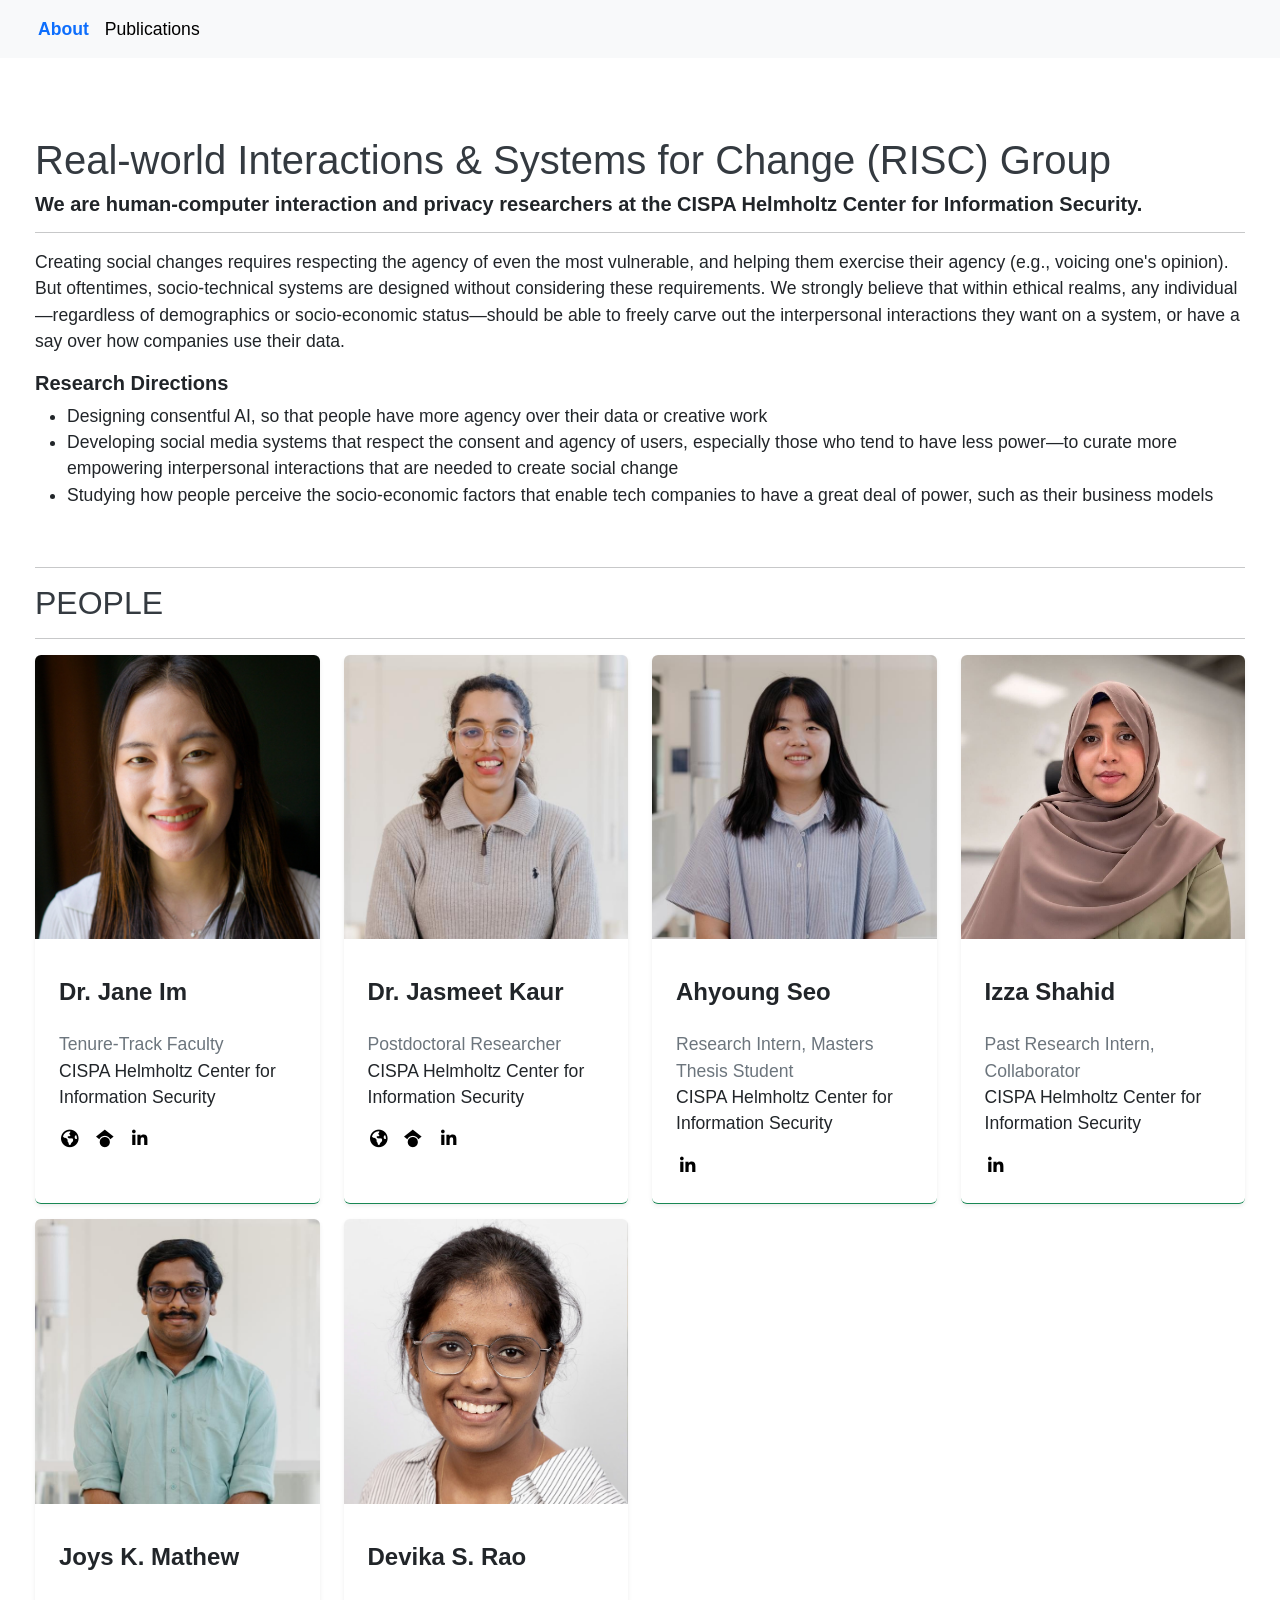
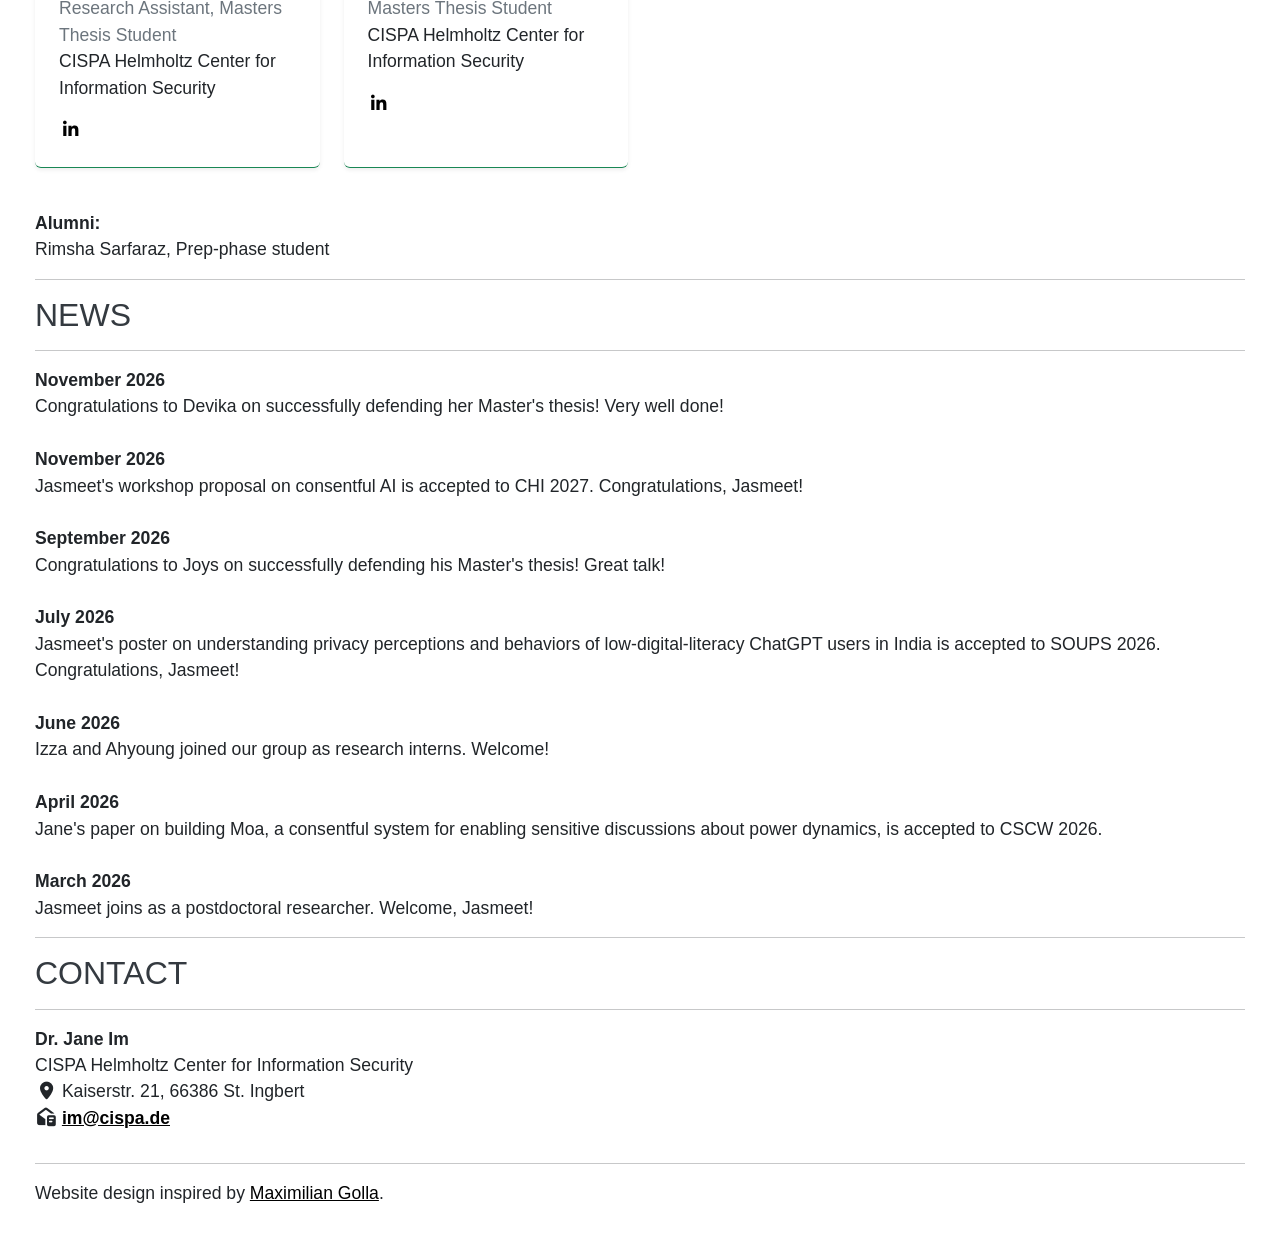
==== commit e7a30c24: "Update index.html" ====
--- a/index.html
+++ b/index.html
@@ -202,7 +202,17 @@
             <hr>
             <b>November 2026</b>
             <br>
+            Congratulations to Devika on successfully defending her Master's thesis! Very well done!
+            <br>
+            <br>
+            <b>November 2026</b>
+            <br>
             Jasmeet's workshop proposal on consentful AI is accepted to CHI 2027. Congratulations, Jasmeet!
+            <br>
+            <br>
+            <b>September 2026</b>
+            <br>
+            Congratulations to Joys on successfully defending his Master's thesis! Great talk!
             <br>
             <br>
             <b>July 2026</b>
